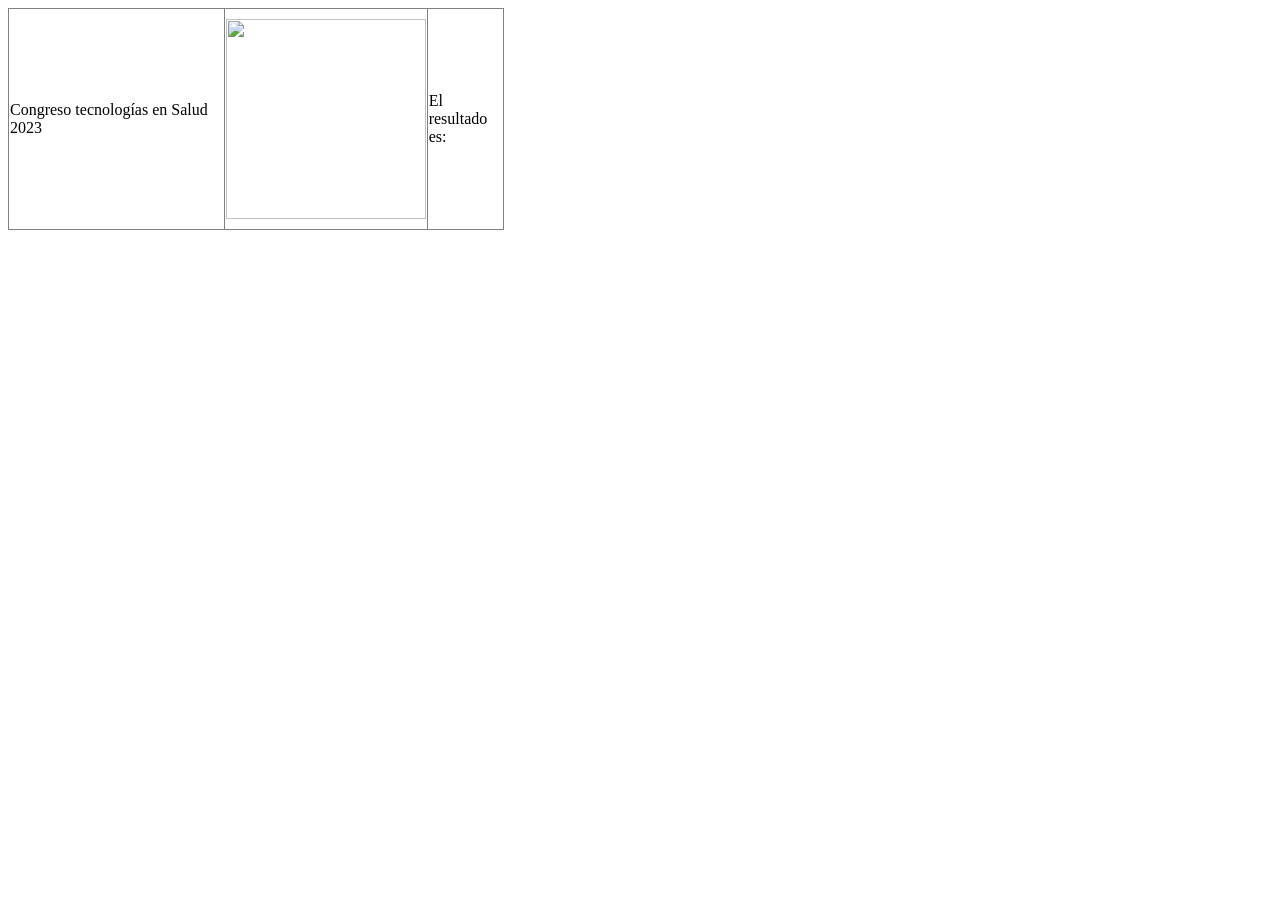
==== index.html @ 52c3224b "Update index.html" ====
<script>

  function getUrl(){
     //Se obtiene el valor de la URL desde el navegador
     var actual = window.location+'';
     //Se realiza la división de la URL
     var split = actual.split("/");
     //Se obtiene el ultimo valor de la URL
     var id = split[split.length-1];
     console.log(id);
}

// Esta es la url que pones de ejemplo:
var mi_url = "?corte=8";

// En este arreglo guardaremos la URL "separada por la barra diagonal":
var arreglo_datos = mi_url.split('?');

// En una variable separada almacenamos el valor que se encuentra al final de la URL.
var valor_a_obtener = arreglo_datos[arreglo_datos.length - 1];

// Imprimimos el valor obtenido "tanto en el control de tipo (span) como en la consola.
document.getElementById('spn_resultado').innerHTML = valor_a_obtener;
console.log(valor_a_obtener);
  
</script>

<!DOCTYPE html>
<html>
<head>
</head>
<body>
<table style="border-collapse: collapse; width: 39.2034%; height: 222px;" border="1">
<tbody>
<tr>
<td style="width: 43.6171%;">Congreso tecnolog&iacute;as en Salud 2023</td>
<td style="width: 12.0433%;"><img src="https://chart.googleapis.com/chart?chs=200x200&amp;cht=qr&amp;chl=204020472" alt="" width="200" height="200" /></td>
<td> El resultado es: <span id="spn_resultado" /> </td>
</tr>
</tbody>
</table>
</body>
</html>
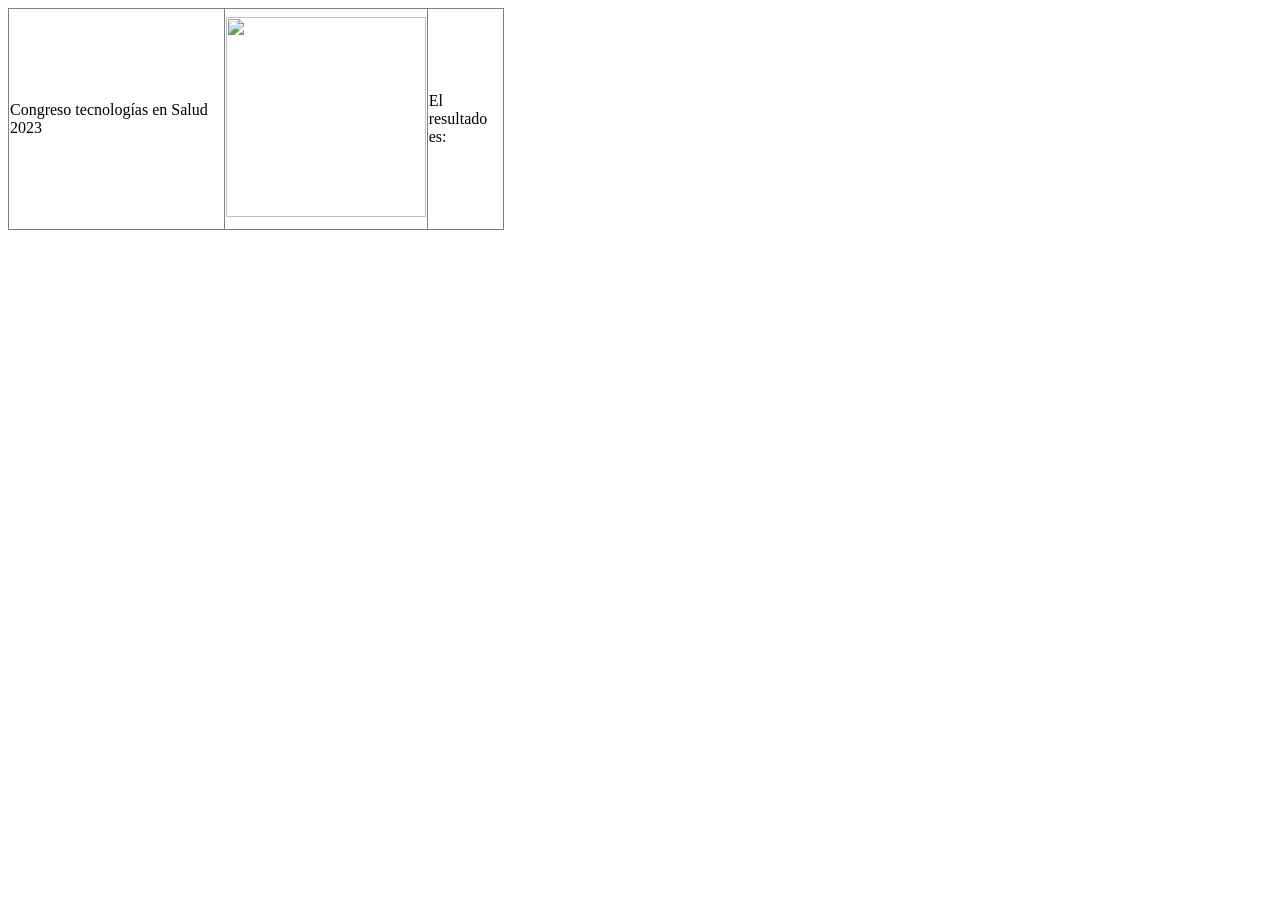
==== commit 844274f3: "Update index.html" ====
--- a/index.html
+++ b/index.html
@@ -1,4 +1,10 @@
-<script>
+
+
+<!DOCTYPE html>
+<html>
+<head>
+</head>
+  <script>
 
   function getUrl(){
      //Se obtiene el valor de la URL desde el navegador
@@ -24,11 +30,6 @@
 console.log(valor_a_obtener);
   
 </script>
-
-<!DOCTYPE html>
-<html>
-<head>
-</head>
 <body>
 <table style="border-collapse: collapse; width: 39.2034%; height: 222px;" border="1">
 <tbody>
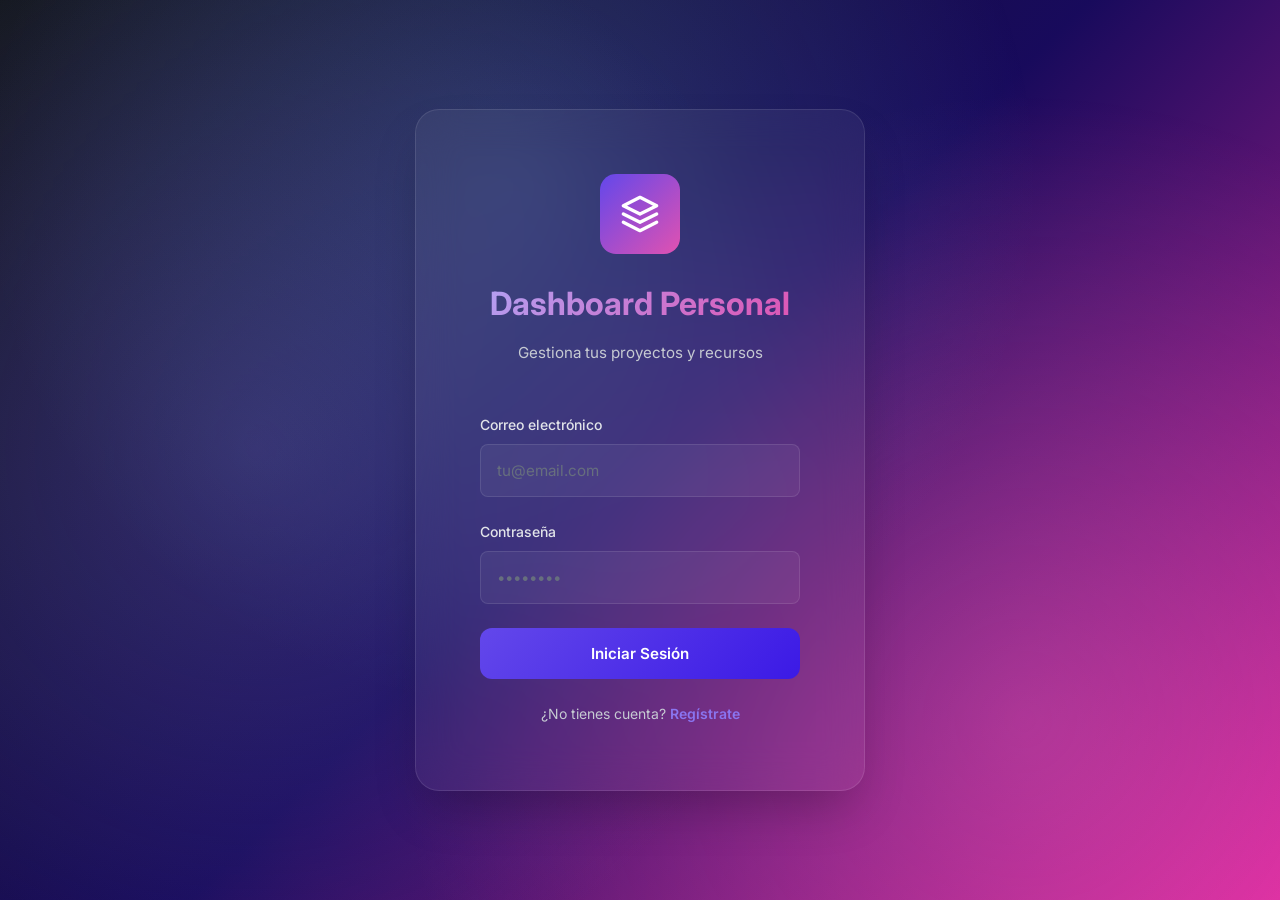
==== commit c49f2991: "nuevo dashboard" ====
--- a/index.html
+++ b/index.html
@@ -1,44 +1,159 @@
+<!DOCTYPE html>
+<html lang="es">
 
+<head>
+  <meta charset="UTF-8">
+  <meta name="viewport" content="width=device-width, initial-scale=1.0">
+  <title>Dashboard Personal - Gestión Inteligente</title>
+  <meta name="description"
+    content="Dashboard personal con Firebase para gestionar proyectos de GitHub y recursos importantes">
 
-<!DOCTYPE html>
-<html>
-<head>
+  <!-- Google Fonts -->
+  <link rel="preconnect" href="https://fonts.googleapis.com">
+  <link rel="preconnect" href="https://fonts.gstatic.com" crossorigin>
+  <link href="https://fonts.googleapis.com/css2?family=Inter:wght@300;400;500;600;700&display=swap" rel="stylesheet">
+
+  <!-- Styles -->
+  <link rel="stylesheet" href="styles.css">
 </head>
-  <script>
 
-  function getUrl(){
-     //Se obtiene el valor de la URL desde el navegador
-     var actual = window.location+'';
-     //Se realiza la división de la URL
-     var split = actual.split("/");
-     //Se obtiene el ultimo valor de la URL
-     var id = split[split.length-1];
-     console.log(id);
-}
+<body>
+  <!-- Login Screen -->
+  <div id="loginScreen" class="screen active">
+    <div class="login-container">
+      <div class="login-card">
+        <div class="login-header">
+          <div class="logo-container">
+            <svg class="logo-icon" viewBox="0 0 24 24" fill="none" xmlns="http://www.w3.org/2000/svg">
+              <path d="M12 2L2 7L12 12L22 7L12 2Z" stroke="currentColor" stroke-width="2" stroke-linecap="round"
+                stroke-linejoin="round" />
+              <path d="M2 17L12 22L22 17" stroke="currentColor" stroke-width="2" stroke-linecap="round"
+                stroke-linejoin="round" />
+              <path d="M2 12L12 17L22 12" stroke="currentColor" stroke-width="2" stroke-linecap="round"
+                stroke-linejoin="round" />
+            </svg>
+          </div>
+          <h1>Dashboard Personal</h1>
+          <p>Gestiona tus proyectos y recursos</p>
+        </div>
 
-// Esta es la url que pones de ejemplo:
-var mi_url = "?corte=8";
+        <div class="login-methods">
+          <form id="emailLoginForm" class="email-form">
+            <div class="form-group">
+              <label for="email">Correo electrónico</label>
+              <input type="email" id="email" required placeholder="tu@email.com">
+            </div>
+            <div class="form-group">
+              <label for="password">Contraseña</label>
+              <input type="password" id="password" required placeholder="••••••••">
+            </div>
+            <button type="submit" class="btn btn-primary">Iniciar Sesión</button>
+          </form>
 
-// En este arreglo guardaremos la URL "separada por la barra diagonal":
-var arreglo_datos = mi_url.split('?');
+          <p class="toggle-auth">
+            ¿No tienes cuenta? <a href="#" id="toggleSignup">Regístrate</a>
+          </p>
+        </div>
 
-// En una variable separada almacenamos el valor que se encuentra al final de la URL.
-var valor_a_obtener = arreglo_datos[arreglo_datos.length - 1];
+        <div id="authError" class="error-message hidden"></div>
+      </div>
+    </div>
+  </div>
 
-// Imprimimos el valor obtenido "tanto en el control de tipo (span) como en la consola.
-document.getElementById('spn_resultado').innerHTML = valor_a_obtener;
-console.log(valor_a_obtener);
-  
-</script>
-<body>
-<table style="border-collapse: collapse; width: 39.2034%; height: 222px;" border="1">
-<tbody>
-<tr>
-<td style="width: 43.6171%;">Congreso tecnolog&iacute;as en Salud 2023</td>
-<td style="width: 12.0433%;"><img src="https://chart.googleapis.com/chart?chs=200x200&amp;cht=qr&amp;chl=204020472" alt="" width="200" height="200" /></td>
-<td> El resultado es: <span id="spn_resultado" /> </td>
-</tr>
-</tbody>
-</table>
+  <!-- Dashboard Screen -->
+  <div id="dashboardScreen" class="screen">
+    <nav class="navbar">
+      <div class="navbar-content">
+        <div class="navbar-brand">
+          <svg class="logo-icon" viewBox="0 0 24 24" fill="none" xmlns="http://www.w3.org/2000/svg">
+            <path d="M12 2L2 7L12 12L22 7L12 2Z" stroke="currentColor" stroke-width="2" stroke-linecap="round"
+              stroke-linejoin="round" />
+            <path d="M2 17L12 22L22 17" stroke="currentColor" stroke-width="2" stroke-linecap="round"
+              stroke-linejoin="round" />
+            <path d="M2 12L12 17L22 12" stroke="currentColor" stroke-width="2" stroke-linecap="round"
+              stroke-linejoin="round" />
+          </svg>
+          <span>Dashboard</span>
+        </div>
+        <div class="navbar-actions">
+          <div class="user-info">
+            <img id="userAvatar" src="" alt="Avatar" class="user-avatar">
+            <span id="userName"></span>
+          </div>
+          <button id="logoutBtn" class="btn btn-secondary">Cerrar Sesión</button>
+        </div>
+      </div>
+    </nav>
+
+    <main class="dashboard-main">
+      <div class="dashboard-container">
+        <header class="dashboard-header">
+          <h1>Bienvenido de vuelta</h1>
+          <p>Gestiona tus proyectos y recursos desde un solo lugar</p>
+        </header>
+
+        <div class="cards-grid">
+          <!-- GitHub Projects Card -->
+          <div class="card github-card">
+            <div class="card-header">
+              <div class="card-icon">
+                <svg viewBox="0 0 24 24" fill="currentColor">
+                  <path
+                    d="M12 0c-6.626 0-12 5.373-12 12 0 5.302 3.438 9.8 8.207 11.387.599.111.793-.261.793-.577v-2.234c-3.338.726-4.033-1.416-4.033-1.416-.546-1.387-1.333-1.756-1.333-1.756-1.089-.745.083-.729.083-.729 1.205.084 1.839 1.237 1.839 1.237 1.07 1.834 2.807 1.304 3.492.997.107-.775.418-1.305.762-1.604-2.665-.305-5.467-1.334-5.467-5.931 0-1.311.469-2.381 1.236-3.221-.124-.303-.535-1.524.117-3.176 0 0 1.008-.322 3.301 1.23.957-.266 1.983-.399 3.003-.404 1.02.005 2.047.138 3.006.404 2.291-1.552 3.297-1.23 3.297-1.23.653 1.653.242 2.874.118 3.176.77.84 1.235 1.911 1.235 3.221 0 4.609-2.807 5.624-5.479 5.921.43.372.823 1.102.823 2.222v3.293c0 .319.192.694.801.576 4.765-1.589 8.199-6.086 8.199-11.386 0-6.627-5.373-12-12-12z" />
+                </svg>
+              </div>
+              <div>
+                <h2>Proyectos GitHub</h2>
+                <p>Acceso rápido a tus repositorios</p>
+              </div>
+            </div>
+
+            <div class="github-config">
+              <div class="form-group">
+                <label for="githubToken">GitHub Personal Access Token</label>
+                <div class="input-with-button">
+                  <input type="password" id="githubToken" placeholder="ghp_xxxxxxxxxxxx">
+                  <button id="saveTokenBtn" class="btn btn-small">Guardar</button>
+                </div>
+                <small>Necesitas un token con permisos 'repo' para ver repositorios privados</small>
+              </div>
+
+              <div class="form-group">
+                <label for="githubUsername">Usuario de GitHub</label>
+                <div class="input-with-button">
+                  <input type="text" id="githubUsername" placeholder="tu-usuario">
+                  <button id="loadReposBtn" class="btn btn-small">Cargar</button>
+                </div>
+              </div>
+            </div>
+
+            <div id="reposLoading" class="loading-state hidden">
+              <div class="spinner"></div>
+              <p>Cargando repositorios...</p>
+            </div>
+
+            <div id="reposContainer" class="repos-container"></div>
+          </div>
+
+          <!-- Placeholder for future cards -->
+          <div class="card placeholder-card">
+            <div class="card-icon">
+              <svg viewBox="0 0 24 24" fill="none" stroke="currentColor" stroke-width="2">
+                <circle cx="12" cy="12" r="10" />
+                <line x1="12" y1="8" x2="12" y2="16" />
+                <line x1="8" y1="12" x2="16" y2="12" />
+              </svg>
+            </div>
+            <h3>Próximamente</h3>
+            <p>Más funcionalidades en desarrollo</p>
+          </div>
+        </div>
+      </div>
+    </main>
+  </div>
+
+  <!-- Firebase SDK -->
+  <script type="module" src="app.js"></script>
 </body>
-</html>
+
+</html>
--- a/styles.css
+++ b/styles.css
@@ -0,0 +1,716 @@
+:root {
+    /* Color Palette */
+    --primary-hue: 250;
+    --primary-sat: 80%;
+    --primary-light: 60%;
+    
+    --primary-50: hsl(var(--primary-hue), var(--primary-sat), 95%);
+    --primary-100: hsl(var(--primary-hue), var(--primary-sat), 90%);
+    --primary-200: hsl(var(--primary-hue), var(--primary-sat), 80%);
+    --primary-300: hsl(var(--primary-hue), var(--primary-sat), 70%);
+    --primary-400: hsl(var(--primary-hue), var(--primary-sat), 65%);
+    --primary-500: hsl(var(--primary-hue), var(--primary-sat), var(--primary-light));
+    --primary-600: hsl(var(--primary-hue), var(--primary-sat), 50%);
+    --primary-700: hsl(var(--primary-hue), var(--primary-sat), 40%);
+    --primary-800: hsl(var(--primary-hue), var(--primary-sat), 30%);
+    --primary-900: hsl(var(--primary-hue), var(--primary-sat), 20%);
+    
+    --accent-hue: 320;
+    --accent-500: hsl(var(--accent-hue), 70%, 60%);
+    --accent-600: hsl(var(--accent-hue), 70%, 50%);
+    
+    /* Neutrals */
+    --gray-50: hsl(220, 20%, 98%);
+    --gray-100: hsl(220, 15%, 95%);
+    --gray-200: hsl(220, 13%, 90%);
+    --gray-300: hsl(220, 12%, 80%);
+    --gray-400: hsl(220, 10%, 60%);
+    --gray-500: hsl(220, 10%, 45%);
+    --gray-600: hsl(220, 12%, 35%);
+    --gray-700: hsl(220, 15%, 25%);
+    --gray-800: hsl(220, 18%, 15%);
+    --gray-900: hsl(220, 20%, 10%);
+    
+    /* Semantic Colors */
+    --success: hsl(140, 70%, 50%);
+    --warning: hsl(40, 90%, 55%);
+    --error: hsl(0, 70%, 55%);
+    --info: hsl(200, 80%, 55%);
+    
+    /* Spacing */
+    --space-xs: 0.5rem;
+    --space-sm: 0.75rem;
+    --space-md: 1rem;
+    --space-lg: 1.5rem;
+    --space-xl: 2rem;
+    --space-2xl: 3rem;
+    --space-3xl: 4rem;
+    
+    /* Border Radius */
+    --radius-sm: 0.375rem;
+    --radius-md: 0.5rem;
+    --radius-lg: 0.75rem;
+    --radius-xl: 1rem;
+    --radius-2xl: 1.5rem;
+    --radius-full: 9999px;
+    
+    /* Shadows */
+    --shadow-sm: 0 1px 2px 0 rgba(0, 0, 0, 0.05);
+    --shadow-md: 0 4px 6px -1px rgba(0, 0, 0, 0.1), 0 2px 4px -1px rgba(0, 0, 0, 0.06);
+    --shadow-lg: 0 10px 15px -3px rgba(0, 0, 0, 0.1), 0 4px 6px -2px rgba(0, 0, 0, 0.05);
+    --shadow-xl: 0 20px 25px -5px rgba(0, 0, 0, 0.1), 0 10px 10px -5px rgba(0, 0, 0, 0.04);
+    --shadow-2xl: 0 25px 50px -12px rgba(0, 0, 0, 0.25);
+    
+    /* Transitions */
+    --transition-fast: 150ms cubic-bezier(0.4, 0, 0.2, 1);
+    --transition-base: 250ms cubic-bezier(0.4, 0, 0.2, 1);
+    --transition-slow: 350ms cubic-bezier(0.4, 0, 0.2, 1);
+}
+
+/* Reset & Base Styles */
+* {
+    margin: 0;
+    padding: 0;
+    box-sizing: border-box;
+}
+
+body {
+    font-family: 'Inter', -apple-system, BlinkMacSystemFont, 'Segoe UI', Roboto, Oxygen, Ubuntu, Cantarell, sans-serif;
+    background: linear-gradient(135deg, var(--gray-900) 0%, var(--primary-900) 50%, var(--accent-600) 100%);
+    background-attachment: fixed;
+    color: var(--gray-100);
+    line-height: 1.6;
+    min-height: 100vh;
+    overflow-x: hidden;
+}
+
+/* Animated Background */
+body::before {
+    content: '';
+    position: fixed;
+    top: 0;
+    left: 0;
+    width: 100%;
+    height: 100%;
+    background: 
+        radial-gradient(circle at 20% 50%, rgba(120, 119, 198, 0.3) 0%, transparent 50%),
+        radial-gradient(circle at 80% 80%, rgba(255, 119, 198, 0.3) 0%, transparent 50%),
+        radial-gradient(circle at 40% 20%, rgba(119, 198, 255, 0.2) 0%, transparent 50%);
+    animation: backgroundShift 20s ease-in-out infinite;
+    pointer-events: none;
+    z-index: 0;
+}
+
+@keyframes backgroundShift {
+    0%, 100% { opacity: 0.5; transform: scale(1); }
+    50% { opacity: 0.8; transform: scale(1.1); }
+}
+
+/* Screen Management */
+.screen {
+    display: none;
+    position: relative;
+    z-index: 1;
+}
+
+.screen.active {
+    display: block;
+    animation: fadeIn var(--transition-slow);
+}
+
+@keyframes fadeIn {
+    from { opacity: 0; transform: translateY(10px); }
+    to { opacity: 1; transform: translateY(0); }
+}
+
+/* Login Screen */
+.login-container {
+    min-height: 100vh;
+    display: flex;
+    align-items: center;
+    justify-content: center;
+    padding: var(--space-lg);
+}
+
+.login-card {
+    background: rgba(255, 255, 255, 0.05);
+    backdrop-filter: blur(20px);
+    border: 1px solid rgba(255, 255, 255, 0.1);
+    border-radius: var(--radius-2xl);
+    padding: var(--space-3xl);
+    width: 100%;
+    max-width: 450px;
+    box-shadow: var(--shadow-2xl);
+    animation: slideUp var(--transition-slow);
+}
+
+@keyframes slideUp {
+    from { opacity: 0; transform: translateY(30px); }
+    to { opacity: 1; transform: translateY(0); }
+}
+
+.login-header {
+    text-align: center;
+    margin-bottom: var(--space-2xl);
+}
+
+.logo-container {
+    display: inline-flex;
+    align-items: center;
+    justify-content: center;
+    width: 80px;
+    height: 80px;
+    background: linear-gradient(135deg, var(--primary-500), var(--accent-500));
+    border-radius: var(--radius-xl);
+    margin-bottom: var(--space-lg);
+    animation: pulse 2s ease-in-out infinite;
+}
+
+@keyframes pulse {
+    0%, 100% { transform: scale(1); }
+    50% { transform: scale(1.05); }
+}
+
+.logo-icon {
+    width: 40px;
+    height: 40px;
+    color: white;
+}
+
+.login-header h1 {
+    font-size: 2rem;
+    font-weight: 700;
+    margin-bottom: var(--space-sm);
+    background: linear-gradient(135deg, var(--primary-200), var(--accent-500));
+    -webkit-background-clip: text;
+    -webkit-text-fill-color: transparent;
+    background-clip: text;
+}
+
+.login-header p {
+    color: var(--gray-300);
+    font-size: 0.95rem;
+}
+
+/* Buttons */
+.btn {
+    display: flex;
+    align-items: center;
+    justify-content: center;
+    gap: var(--space-sm);
+    padding: var(--space-md) var(--space-xl);
+    border: none;
+    border-radius: var(--radius-lg);
+    font-size: 0.95rem;
+    font-weight: 600;
+    cursor: pointer;
+    transition: all var(--transition-base);
+    font-family: inherit;
+    width: 100%;
+}
+
+.btn:hover {
+    transform: translateY(-2px);
+    box-shadow: var(--shadow-lg);
+}
+
+.btn:active {
+    transform: translateY(0);
+}
+
+.btn-google {
+    background: white;
+    color: var(--gray-700);
+    margin-bottom: var(--space-lg);
+}
+
+.btn-google:hover {
+    background: var(--gray-50);
+}
+
+.btn-primary {
+    background: linear-gradient(135deg, var(--primary-500), var(--primary-600));
+    color: white;
+    position: relative;
+    overflow: hidden;
+}
+
+.btn-primary::before {
+    content: '';
+    position: absolute;
+    top: 0;
+    left: -100%;
+    width: 100%;
+    height: 100%;
+    background: linear-gradient(90deg, transparent, rgba(255, 255, 255, 0.2), transparent);
+    transition: left var(--transition-slow);
+}
+
+.btn-primary:hover::before {
+    left: 100%;
+}
+
+.btn-secondary {
+    background: rgba(255, 255, 255, 0.1);
+    color: white;
+    border: 1px solid rgba(255, 255, 255, 0.2);
+}
+
+.btn-secondary:hover {
+    background: rgba(255, 255, 255, 0.15);
+}
+
+.btn-small {
+    padding: var(--space-sm) var(--space-md);
+    font-size: 0.875rem;
+    width: auto;
+}
+
+/* Divider */
+.divider {
+    display: flex;
+    align-items: center;
+    text-align: center;
+    margin: var(--space-xl) 0;
+    color: var(--gray-400);
+}
+
+.divider::before,
+.divider::after {
+    content: '';
+    flex: 1;
+    border-bottom: 1px solid rgba(255, 255, 255, 0.1);
+}
+
+.divider span {
+    padding: 0 var(--space-md);
+    font-size: 0.875rem;
+}
+
+/* Forms */
+.email-form {
+    display: flex;
+    flex-direction: column;
+    gap: var(--space-lg);
+}
+
+.form-group {
+    display: flex;
+    flex-direction: column;
+    gap: var(--space-xs);
+}
+
+.form-group label {
+    font-size: 0.875rem;
+    font-weight: 500;
+    color: var(--gray-200);
+}
+
+.form-group input {
+    padding: var(--space-md);
+    background: rgba(255, 255, 255, 0.05);
+    border: 1px solid rgba(255, 255, 255, 0.1);
+    border-radius: var(--radius-md);
+    color: white;
+    font-size: 0.95rem;
+    font-family: inherit;
+    transition: all var(--transition-base);
+}
+
+.form-group input:focus {
+    outline: none;
+    border-color: var(--primary-400);
+    background: rgba(255, 255, 255, 0.08);
+    box-shadow: 0 0 0 3px rgba(120, 119, 198, 0.1);
+}
+
+.form-group input::placeholder {
+    color: var(--gray-500);
+}
+
+.form-group small {
+    font-size: 0.75rem;
+    color: var(--gray-400);
+}
+
+.input-with-button {
+    display: flex;
+    gap: var(--space-sm);
+}
+
+.input-with-button input {
+    flex: 1;
+}
+
+.toggle-auth {
+    text-align: center;
+    margin-top: var(--space-lg);
+    font-size: 0.875rem;
+    color: var(--gray-300);
+}
+
+.toggle-auth a {
+    color: var(--primary-300);
+    text-decoration: none;
+    font-weight: 600;
+    transition: color var(--transition-fast);
+}
+
+.toggle-auth a:hover {
+    color: var(--primary-200);
+}
+
+/* Error Messages */
+.error-message {
+    padding: var(--space-md);
+    background: rgba(239, 68, 68, 0.1);
+    border: 1px solid rgba(239, 68, 68, 0.3);
+    border-radius: var(--radius-md);
+    color: #fca5a5;
+    font-size: 0.875rem;
+    margin-top: var(--space-lg);
+}
+
+.error-message.hidden {
+    display: none;
+}
+
+/* Navbar */
+.navbar {
+    background: rgba(255, 255, 255, 0.05);
+    backdrop-filter: blur(20px);
+    border-bottom: 1px solid rgba(255, 255, 255, 0.1);
+    padding: var(--space-lg) 0;
+    position: sticky;
+    top: 0;
+    z-index: 100;
+}
+
+.navbar-content {
+    max-width: 1400px;
+    margin: 0 auto;
+    padding: 0 var(--space-xl);
+    display: flex;
+    align-items: center;
+    justify-content: space-between;
+}
+
+.navbar-brand {
+    display: flex;
+    align-items: center;
+    gap: var(--space-md);
+    font-size: 1.25rem;
+    font-weight: 700;
+}
+
+.navbar-brand .logo-icon {
+    width: 32px;
+    height: 32px;
+    color: var(--primary-300);
+}
+
+.navbar-actions {
+    display: flex;
+    align-items: center;
+    gap: var(--space-lg);
+}
+
+.user-info {
+    display: flex;
+    align-items: center;
+    gap: var(--space-md);
+}
+
+.user-avatar {
+    width: 40px;
+    height: 40px;
+    border-radius: var(--radius-full);
+    border: 2px solid var(--primary-400);
+}
+
+/* Dashboard Main */
+.dashboard-main {
+    padding: var(--space-3xl) var(--space-xl);
+}
+
+.dashboard-container {
+    max-width: 1400px;
+    margin: 0 auto;
+}
+
+.dashboard-header {
+    margin-bottom: var(--space-3xl);
+}
+
+.dashboard-header h1 {
+    font-size: 2.5rem;
+    font-weight: 700;
+    margin-bottom: var(--space-sm);
+    background: linear-gradient(135deg, var(--primary-200), var(--accent-500));
+    -webkit-background-clip: text;
+    -webkit-text-fill-color: transparent;
+    background-clip: text;
+}
+
+.dashboard-header p {
+    color: var(--gray-300);
+    font-size: 1.1rem;
+}
+
+/* Cards Grid */
+.cards-grid {
+    display: grid;
+    grid-template-columns: repeat(auto-fit, minmax(500px, 1fr));
+    gap: var(--space-xl);
+}
+
+@media (max-width: 768px) {
+    .cards-grid {
+        grid-template-columns: 1fr;
+    }
+}
+
+/* Card */
+.card {
+    background: rgba(255, 255, 255, 0.05);
+    backdrop-filter: blur(20px);
+    border: 1px solid rgba(255, 255, 255, 0.1);
+    border-radius: var(--radius-xl);
+    padding: var(--space-2xl);
+    transition: all var(--transition-base);
+    animation: slideUp var(--transition-slow);
+    animation-fill-mode: both;
+}
+
+.card:nth-child(1) { animation-delay: 0ms; }
+.card:nth-child(2) { animation-delay: 100ms; }
+.card:nth-child(3) { animation-delay: 200ms; }
+
+.card:hover {
+    transform: translateY(-4px);
+    box-shadow: var(--shadow-2xl);
+    border-color: rgba(255, 255, 255, 0.2);
+}
+
+.card-header {
+    display: flex;
+    align-items: flex-start;
+    gap: var(--space-lg);
+    margin-bottom: var(--space-xl);
+}
+
+.card-icon {
+    width: 56px;
+    height: 56px;
+    background: linear-gradient(135deg, var(--primary-500), var(--accent-500));
+    border-radius: var(--radius-lg);
+    display: flex;
+    align-items: center;
+    justify-content: center;
+    flex-shrink: 0;
+}
+
+.card-icon svg {
+    width: 28px;
+    height: 28px;
+    color: white;
+}
+
+.card-header h2 {
+    font-size: 1.5rem;
+    font-weight: 700;
+    margin-bottom: var(--space-xs);
+}
+
+.card-header p {
+    color: var(--gray-400);
+    font-size: 0.9rem;
+}
+
+/* GitHub Config */
+.github-config {
+    display: flex;
+    flex-direction: column;
+    gap: var(--space-lg);
+    margin-bottom: var(--space-xl);
+}
+
+/* Repos Container */
+.repos-container {
+    display: flex;
+    flex-direction: column;
+    gap: var(--space-md);
+    max-height: 600px;
+    overflow-y: auto;
+    padding-right: var(--space-sm);
+}
+
+.repos-container::-webkit-scrollbar {
+    width: 8px;
+}
+
+.repos-container::-webkit-scrollbar-track {
+    background: rgba(255, 255, 255, 0.05);
+    border-radius: var(--radius-full);
+}
+
+.repos-container::-webkit-scrollbar-thumb {
+    background: rgba(255, 255, 255, 0.2);
+    border-radius: var(--radius-full);
+}
+
+.repos-container::-webkit-scrollbar-thumb:hover {
+    background: rgba(255, 255, 255, 0.3);
+}
+
+.repo-item {
+    background: rgba(255, 255, 255, 0.03);
+    border: 1px solid rgba(255, 255, 255, 0.1);
+    border-radius: var(--radius-md);
+    padding: var(--space-lg);
+    transition: all var(--transition-base);
+    cursor: pointer;
+}
+
+.repo-item:hover {
+    background: rgba(255, 255, 255, 0.08);
+    border-color: var(--primary-400);
+    transform: translateX(4px);
+}
+
+.repo-header {
+    display: flex;
+    align-items: center;
+    justify-content: space-between;
+    margin-bottom: var(--space-sm);
+}
+
+.repo-name {
+    font-weight: 600;
+    font-size: 1.05rem;
+    color: var(--primary-200);
+    display: flex;
+    align-items: center;
+    gap: var(--space-sm);
+}
+
+.repo-visibility {
+    display: inline-flex;
+    align-items: center;
+    gap: var(--space-xs);
+    padding: 0.25rem var(--space-sm);
+    background: rgba(255, 255, 255, 0.1);
+    border-radius: var(--radius-sm);
+    font-size: 0.75rem;
+    font-weight: 500;
+}
+
+.repo-visibility.private {
+    background: rgba(239, 68, 68, 0.2);
+    color: #fca5a5;
+}
+
+.repo-visibility.public {
+    background: rgba(34, 197, 94, 0.2);
+    color: #86efac;
+}
+
+.repo-description {
+    color: var(--gray-300);
+    font-size: 0.9rem;
+    margin-bottom: var(--space-md);
+}
+
+.repo-stats {
+    display: flex;
+    gap: var(--space-lg);
+    font-size: 0.85rem;
+    color: var(--gray-400);
+}
+
+.repo-stat {
+    display: flex;
+    align-items: center;
+    gap: var(--space-xs);
+}
+
+.repo-stat svg {
+    width: 16px;
+    height: 16px;
+}
+
+/* Loading State */
+.loading-state {
+    display: flex;
+    flex-direction: column;
+    align-items: center;
+    justify-content: center;
+    padding: var(--space-3xl);
+    gap: var(--space-lg);
+}
+
+.loading-state.hidden {
+    display: none;
+}
+
+.spinner {
+    width: 40px;
+    height: 40px;
+    border: 3px solid rgba(255, 255, 255, 0.1);
+    border-top-color: var(--primary-400);
+    border-radius: var(--radius-full);
+    animation: spin 0.8s linear infinite;
+}
+
+@keyframes spin {
+    to { transform: rotate(360deg); }
+}
+
+/* Placeholder Card */
+.placeholder-card {
+    display: flex;
+    flex-direction: column;
+    align-items: center;
+    justify-content: center;
+    text-align: center;
+    min-height: 300px;
+    opacity: 0.6;
+}
+
+.placeholder-card .card-icon {
+    margin-bottom: var(--space-lg);
+}
+
+.placeholder-card h3 {
+    font-size: 1.25rem;
+    margin-bottom: var(--space-sm);
+}
+
+.placeholder-card p {
+    color: var(--gray-400);
+}
+
+/* Responsive Design */
+@media (max-width: 768px) {
+    .navbar-content {
+        flex-direction: column;
+        gap: var(--space-lg);
+    }
+    
+    .navbar-actions {
+        width: 100%;
+        justify-content: space-between;
+    }
+    
+    .dashboard-header h1 {
+        font-size: 2rem;
+    }
+    
+    .login-card {
+        padding: var(--space-xl);
+    }
+    
+    .cards-grid {
+        grid-template-columns: 1fr;
+    }
+}
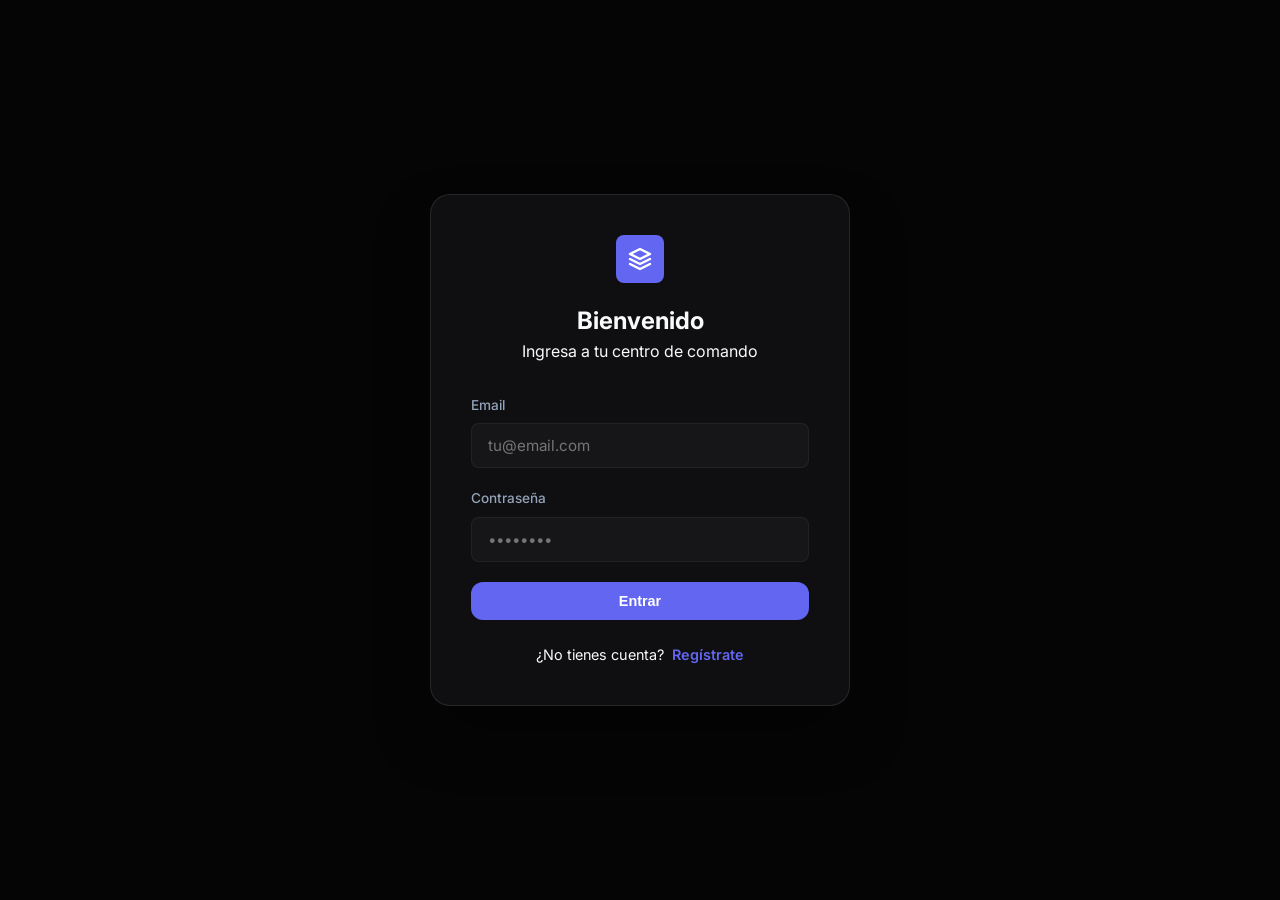
==== commit 8f5d9753: "Nuevo estilo" ====
--- a/index.html
+++ b/index.html
@@ -1,159 +1,325 @@
 <!DOCTYPE html>
 <html lang="es">
-
 <head>
-  <meta charset="UTF-8">
-  <meta name="viewport" content="width=device-width, initial-scale=1.0">
-  <title>Dashboard Personal - Gestión Inteligente</title>
-  <meta name="description"
-    content="Dashboard personal con Firebase para gestionar proyectos de GitHub y recursos importantes">
-
-  <!-- Google Fonts -->
-  <link rel="preconnect" href="https://fonts.googleapis.com">
-  <link rel="preconnect" href="https://fonts.gstatic.com" crossorigin>
-  <link href="https://fonts.googleapis.com/css2?family=Inter:wght@300;400;500;600;700&display=swap" rel="stylesheet">
-
-  <!-- Styles -->
-  <link rel="stylesheet" href="styles.css">
+    <meta charset="UTF-8">
+    <meta name="viewport" content="width=device-width, initial-scale=1.0">
+    <title>FastReds | System Hub</title>
+    
+    <!-- Google Fonts -->
+    <link rel="preconnect" href="https://fonts.googleapis.com">
+    <link rel="preconnect" href="https://fonts.gstatic.com" crossorigin>
+    <link href="https://fonts.googleapis.com/css2?family=Inter:wght@400;500;600;700;800&family=JetBrains+Mono:wght@400;500&display=swap" rel="stylesheet">
+    
+    <link rel="stylesheet" href="styles.css">
 </head>
-
 <body>
-  <!-- Login Screen -->
-  <div id="loginScreen" class="screen active">
-    <div class="login-container">
-      <div class="login-card">
-        <div class="login-header">
-          <div class="logo-container">
-            <svg class="logo-icon" viewBox="0 0 24 24" fill="none" xmlns="http://www.w3.org/2000/svg">
-              <path d="M12 2L2 7L12 12L22 7L12 2Z" stroke="currentColor" stroke-width="2" stroke-linecap="round"
-                stroke-linejoin="round" />
-              <path d="M2 17L12 22L22 17" stroke="currentColor" stroke-width="2" stroke-linecap="round"
-                stroke-linejoin="round" />
-              <path d="M2 12L12 17L22 12" stroke="currentColor" stroke-width="2" stroke-linecap="round"
-                stroke-linejoin="round" />
-            </svg>
-          </div>
-          <h1>Dashboard Personal</h1>
-          <p>Gestiona tus proyectos y recursos</p>
-        </div>
-
-        <div class="login-methods">
-          <form id="emailLoginForm" class="email-form">
-            <div class="form-group">
-              <label for="email">Correo electrónico</label>
-              <input type="email" id="email" required placeholder="tu@email.com">
-            </div>
-            <div class="form-group">
-              <label for="password">Contraseña</label>
-              <input type="password" id="password" required placeholder="••••••••">
-            </div>
-            <button type="submit" class="btn btn-primary">Iniciar Sesión</button>
-          </form>
-
-          <p class="toggle-auth">
-            ¿No tienes cuenta? <a href="#" id="toggleSignup">Regístrate</a>
-          </p>
-        </div>
-
-        <div id="authError" class="error-message hidden"></div>
-      </div>
+
+    <!-- Background Elements -->
+    <div class="bg-vignette"></div>
+    <div class="bg-blobs">
+        <div class="blob blob-1"></div>
+        <div class="blob blob-2"></div>
+        <div class="blob blob-3"></div>
     </div>
-  </div>
-
-  <!-- Dashboard Screen -->
-  <div id="dashboardScreen" class="screen">
-    <nav class="navbar">
-      <div class="navbar-content">
-        <div class="navbar-brand">
-          <svg class="logo-icon" viewBox="0 0 24 24" fill="none" xmlns="http://www.w3.org/2000/svg">
-            <path d="M12 2L2 7L12 12L22 7L12 2Z" stroke="currentColor" stroke-width="2" stroke-linecap="round"
-              stroke-linejoin="round" />
-            <path d="M2 17L12 22L22 17" stroke="currentColor" stroke-width="2" stroke-linecap="round"
-              stroke-linejoin="round" />
-            <path d="M2 12L12 17L22 12" stroke="currentColor" stroke-width="2" stroke-linecap="round"
-              stroke-linejoin="round" />
-          </svg>
-          <span>Dashboard</span>
-        </div>
-        <div class="navbar-actions">
-          <div class="user-info">
-            <img id="userAvatar" src="" alt="Avatar" class="user-avatar">
-            <span id="userName"></span>
-          </div>
-          <button id="logoutBtn" class="btn btn-secondary">Cerrar Sesión</button>
-        </div>
-      </div>
-    </nav>
-
-    <main class="dashboard-main">
-      <div class="dashboard-container">
-        <header class="dashboard-header">
-          <h1>Bienvenido de vuelta</h1>
-          <p>Gestiona tus proyectos y recursos desde un solo lugar</p>
-        </header>
-
-        <div class="cards-grid">
-          <!-- GitHub Projects Card -->
-          <div class="card github-card">
-            <div class="card-header">
-              <div class="card-icon">
-                <svg viewBox="0 0 24 24" fill="currentColor">
-                  <path
-                    d="M12 0c-6.626 0-12 5.373-12 12 0 5.302 3.438 9.8 8.207 11.387.599.111.793-.261.793-.577v-2.234c-3.338.726-4.033-1.416-4.033-1.416-.546-1.387-1.333-1.756-1.333-1.756-1.089-.745.083-.729.083-.729 1.205.084 1.839 1.237 1.839 1.237 1.07 1.834 2.807 1.304 3.492.997.107-.775.418-1.305.762-1.604-2.665-.305-5.467-1.334-5.467-5.931 0-1.311.469-2.381 1.236-3.221-.124-.303-.535-1.524.117-3.176 0 0 1.008-.322 3.301 1.23.957-.266 1.983-.399 3.003-.404 1.02.005 2.047.138 3.006.404 2.291-1.552 3.297-1.23 3.297-1.23.653 1.653.242 2.874.118 3.176.77.84 1.235 1.911 1.235 3.221 0 4.609-2.807 5.624-5.479 5.921.43.372.823 1.102.823 2.222v3.293c0 .319.192.694.801.576 4.765-1.589 8.199-6.086 8.199-11.386 0-6.627-5.373-12-12-12z" />
-                </svg>
-              </div>
-              <div>
-                <h2>Proyectos GitHub</h2>
-                <p>Acceso rápido a tus repositorios</p>
-              </div>
-            </div>
-
-            <div class="github-config">
-              <div class="form-group">
-                <label for="githubToken">GitHub Personal Access Token</label>
-                <div class="input-with-button">
-                  <input type="password" id="githubToken" placeholder="ghp_xxxxxxxxxxxx">
-                  <button id="saveTokenBtn" class="btn btn-small">Guardar</button>
-                </div>
-                <small>Necesitas un token con permisos 'repo' para ver repositorios privados</small>
-              </div>
-
-              <div class="form-group">
-                <label for="githubUsername">Usuario de GitHub</label>
-                <div class="input-with-button">
-                  <input type="text" id="githubUsername" placeholder="tu-usuario">
-                  <button id="loadReposBtn" class="btn btn-small">Cargar</button>
-                </div>
-              </div>
-            </div>
-
-            <div id="reposLoading" class="loading-state hidden">
-              <div class="spinner"></div>
-              <p>Cargando repositorios...</p>
-            </div>
-
-            <div id="reposContainer" class="repos-container"></div>
-          </div>
-
-          <!-- Placeholder for future cards -->
-          <div class="card placeholder-card">
-            <div class="card-icon">
-              <svg viewBox="0 0 24 24" fill="none" stroke="currentColor" stroke-width="2">
-                <circle cx="12" cy="12" r="10" />
-                <line x1="12" y1="8" x2="12" y2="16" />
-                <line x1="8" y1="12" x2="16" y2="12" />
-              </svg>
-            </div>
-            <h3>Próximamente</h3>
-            <p>Más funcionalidades en desarrollo</p>
-          </div>
-        </div>
-      </div>
-    </main>
-  </div>
-
-  <!-- Firebase SDK -->
-  <script type="module" src="app.js"></script>
+
+    <!-- Auth Screen -->
+    <div id="authScreen" class="fullscreen-center">
+        <div class="auth-card">
+            <div class="auth-header">
+                <div class="sidebar-logo" style="margin: 0 auto 20px; width: 48px; height: 48px;">
+                    <svg width="24" height="24" viewBox="0 0 24 24" fill="none" stroke="currentColor" stroke-width="2.5" stroke-linecap="round" stroke-linejoin="round"><path d="M12 2L2 7L12 12L22 7L12 2Z"/><path d="M2 17L12 22L22 17"/><path d="M2 12L12 17L22 12"/></svg>
+                </div>
+                <h2 id="authTitle">Bienvenido</h2>
+                <p id="authSubtitle" class="text-dim">Ingresa a tu centro de comando</p>
+            </div>
+            
+            <form id="authForm">
+                <div class="form-group">
+                    <label>Email</label>
+                    <input type="email" id="authEmail" required placeholder="tu@email.com">
+                </div>
+                <div class="form-group">
+                    <label>Contraseña</label>
+                    <input type="password" id="authPassword" required placeholder="••••••••">
+                </div>
+                <button type="submit" class="btn btn-primary" style="width: 100%;">
+                    <span id="authBtnText">Entrar</span>
+                </button>
+            </form>
+            
+            <div style="margin-top: 24px; text-align: center; font-size: 0.9rem;">
+                <span id="authToggleText" class="text-dim">¿No tienes cuenta?</span>
+                <a href="#" id="authToggleLink" style="color: var(--primary); font-weight: 600; text-decoration: none; margin-left: 4px;">Regístrate</a>
+            </div>
+            
+            <div id="authError" class="hidden" style="margin-top: 20px; color: var(--danger); font-size: 0.85rem; text-align: center; padding: 10px; background: rgba(239, 68, 68, 0.1); border-radius: 8px;"></div>
+        </div>
+    </div>
+
+    <!-- Main App Layout -->
+    <div id="appContainer" class="app-container hidden">
+        
+        <!-- Sidebar -->
+        <aside class="sidebar">
+            <div class="sidebar-header">
+                <div class="sidebar-logo">
+                    <svg width="18" height="18" viewBox="0 0 24 24" fill="none" stroke="currentColor" stroke-width="2.5" stroke-linecap="round" stroke-linejoin="round"><path d="M12 2L2 7L12 12L22 7L12 2Z"/><path d="M2 17L12 22L22 17"/><path d="M2 12L12 17L22 12"/></svg>
+                </div>
+                <span class="sidebar-brand">HUB SYSTEM</span>
+            </div>
+            
+            <nav class="sidebar-nav">
+                <div class="nav-item active" data-view="dashboard">
+                    <svg width="20" height="20" viewBox="0 0 24 24" fill="none" stroke="currentColor" stroke-width="2" stroke-linecap="round" stroke-linejoin="round"><rect x="3" y="3" width="7" height="7"/><rect x="14" y="3" width="7" height="7"/><rect x="14" y="14" width="7" height="7"/><rect x="3" y="14" width="7" height="7"/></svg>
+                    <span>Dashboard</span>
+                </div>
+                <div class="nav-item" data-view="projects">
+                    <svg width="20" height="20" viewBox="0 0 24 24" fill="none" stroke="currentColor" stroke-width="2" stroke-linecap="round" stroke-linejoin="round"><path d="M22 19a2 2 0 0 1-2 2H4a2 2 0 0 1-2-2V5a2 2 0 0 1 2-2h5l2 3h9a2 2 0 0 1 2 2z"/></svg>
+                    <span>Proyectos</span>
+                </div>
+                <div class="nav-item" data-view="vault">
+                    <svg width="20" height="20" viewBox="0 0 24 24" fill="none" stroke="currentColor" stroke-width="2" stroke-linecap="round" stroke-linejoin="round"><rect x="3" y="11" width="18" height="11" rx="2" ry="2"/><path d="M7 11V7a5 5 0 0 1 10 0v4"/></svg>
+                    <span>Bóveda</span>
+                </div>
+                <div class="nav-item" data-view="notes">
+                    <svg width="20" height="20" viewBox="0 0 24 24" fill="none" stroke="currentColor" stroke-width="2" stroke-linecap="round" stroke-linejoin="round"><path d="M14 2H6a2 2 0 0 0-2 2v16a2 2 0 0 0 2 2h12a2 2 0 0 0 2-2V8z"/><polyline points="14 2 14 8 20 8"/><line x1="16" y1="13" x2="8" y2="13"/><line x1="16" y1="17" x2="8" y2="17"/><polyline points="10 9 9 9 8 9"/></svg>
+                    <span>Notas</span>
+                </div>
+                <a href="laboral/index.html" class="nav-item" style="text-decoration: none; margin-top: auto;">
+                    <svg width="20" height="20" viewBox="0 0 24 24" fill="none" stroke="currentColor" stroke-width="2" stroke-linecap="round" stroke-linejoin="round"><path d="M12 2v20M2 12h20"/><path d="M5 8h14M5 16h14"/></svg>
+                    <span>Calculadora</span>
+                </a>
+            </nav>
+
+            <div class="sidebar-footer">
+                <div class="user-profile">
+                    <img id="userAvatar" src="https://ui-avatars.com/api/?name=U" alt="Avatar" class="user-avatar">
+                    <div class="user-meta">
+                        <div id="userName" class="user-name">Usuario</div>
+                        <div class="user-role">Administrador</div>
+                    </div>
+                    <button id="logoutBtn" class="btn btn-icon btn-secondary" style="margin-left: auto; width: 32px; height: 32px;">
+                        <svg width="14" height="14" viewBox="0 0 24 24" fill="none" stroke="currentColor" stroke-width="2" stroke-linecap="round" stroke-linejoin="round"><path d="M9 21H5a2 2 0 0 1-2-2V5a2 2 0 0 1 2-2h4"/><polyline points="16 17 21 12 16 7"/><line x1="21" y1="12" x2="9" y2="12"/></svg>
+                    </button>
+                </div>
+                <div class="cmd-box">
+                    <span class="kbd">⌘</span>
+                    <span class="kbd">K</span>
+                    <span>Acceso rápido</span>
+                </div>
+            </div>
+        </aside>
+
+        <!-- Main Content -->
+        <main class="main-content">
+            
+            <!-- Dashboard View -->
+            <section id="dashboardView" class="view-section active">
+                <div class="view-header">
+                    <h1>Resumen General</h1>
+                    <p class="section-desc">Bienvenido de nuevo a tu entorno seguro.</p>
+                </div>
+
+                <div class="grid grid-3">
+                    <div class="card">
+                        <div class="card-header">
+                            <span class="card-title">
+                                <svg width="18" height="18" viewBox="0 0 24 24" fill="none" stroke="currentColor" stroke-width="2"><path d="M22 19a2 2 0 0 1-2 2H4a2 2 0 0 1-2-2V5a2 2 0 0 1 2-2h5l2 3h9a2 2 0 0 1 2 2z"/></svg>
+                                Proyectos
+                            </span>
+                            <span id="projCount" class="badge badge-primary">0</span>
+                        </div>
+                        <p class="text-dim" style="font-size: 0.9rem;">Repositorios de GitHub y proyectos locales gestionados.</p>
+                    </div>
+                    <div class="card">
+                        <div class="card-header">
+                            <span class="card-title">
+                                <svg width="18" height="18" viewBox="0 0 24 24" fill="none" stroke="currentColor" stroke-width="2"><rect x="3" y="11" width="18" height="11" rx="2" ry="2"/><path d="M7 11V7a5 5 0 0 1 10 0v4"/></svg>
+                                Secretos
+                            </span>
+                            <span id="vaultCount" class="badge badge-success">0</span>
+                        </div>
+                        <p class="text-dim" style="font-size: 0.9rem;">Claves de API, contraseñas y variables sensibles.</p>
+                    </div>
+                    <div class="card">
+                        <div class="card-header">
+                            <span class="card-title">
+                                <svg width="18" height="18" viewBox="0 0 24 24" fill="none" stroke="currentColor" stroke-width="2"><path d="M21 15a2 2 0 0 1-2 2H7l-4 4V5a2 2 0 0 1 2-2h14a2 2 0 0 1 2 2z"/></svg>
+                                Notas
+                            </span>
+                            <span id="notesCount" class="badge badge-primary">0</span>
+                        </div>
+                        <p class="text-dim" style="font-size: 0.9rem;">Pensamientos rápidos y documentación privada.</p>
+                    </div>
+                </div>
+
+                <div class="card" style="margin-top: 24px;">
+                    <div class="card-header">
+                        <span class="card-title">Configuración GitHub</span>
+                    </div>
+                    <div class="grid grid-2">
+                        <div class="form-group">
+                            <label>Usuario GitHub</label>
+                            <div style="display: flex; gap: 8px;">
+                                <input type="text" id="ghUsername" placeholder="ej. fastreds">
+                                <button id="loadReposBtn" class="btn btn-primary btn-icon">
+                                    <svg width="16" height="16" viewBox="0 0 24 24" fill="none" stroke="currentColor" stroke-width="2"><path d="M23 4v6h-6"/><path d="M20.49 15a9 9 0 1 1-2.12-9.36L23 10"/></svg>
+                                </button>
+                            </div>
+                        </div>
+                        <div class="form-group">
+                            <label>Personal Access Token (Opcional)</label>
+                            <input type="password" id="ghToken" placeholder="ghp_xxxxxxxxxxxx">
+                        </div>
+                    </div>
+                    <button id="saveGhConfig" class="btn btn-secondary" style="width: 100%;">Guardar configuración base</button>
+                </div>
+            </section>
+
+            <!-- Projects View -->
+            <section id="projectsView" class="view-section">
+                <div class="view-header">
+                    <div style="display: flex; justify-content: space-between; align-items: center; margin-bottom: 8px;">
+                        <h1>Proyectos</h1>
+                        <button id="openNewProjectModal" class="btn btn-primary">
+                            <svg width="16" height="16" viewBox="0 0 24 24" fill="none" stroke="currentColor" stroke-width="2"><line x1="12" y1="5" x2="12" y2="19"/><line x1="5" y1="12" x2="19" y2="12"/></svg>
+                            Nuevo Proyecto
+                        </button>
+                    </div>
+                    <p class="section-desc">Gestiona tus variables de entorno y accesos por proyecto.</p>
+                </div>
+
+                <div id="projectsLoading" class="hidden" style="text-align: center; padding: 40px;">
+                    <div class="loader" style="margin: 0 auto 12px;"></div>
+                    <p class="text-dim">Consultando repositorios...</p>
+                </div>
+
+                <div id="projectsGrid" class="grid grid-3">
+                    <!-- Projects will be injected here -->
+                </div>
+            </section>
+
+            <!-- Vault View -->
+            <section id="vaultView" class="view-section">
+                <div class="view-header">
+                    <div style="display: flex; justify-content: space-between; align-items: center; margin-bottom: 8px;">
+                        <h1>Bóveda de Secretos</h1>
+                        <button id="openNewSecretModal" class="btn btn-primary">
+                            <svg width="16" height="16" viewBox="0 0 24 24" fill="none" stroke="currentColor" stroke-width="2"><line x1="12" y1="5" x2="12" y2="19"/><line x1="5" y1="12" x2="19" y2="12"/></svg>
+                            Agregar Secreto
+                        </button>
+                    </div>
+                    <p class="section-desc">Almacenamiento seguro para claves de API y contraseñas.</p>
+                </div>
+
+                <div id="vaultGrid" class="grid grid-2">
+                    <!-- Secrets grouped by category -->
+                </div>
+            </section>
+
+            <!-- Notes View -->
+            <section id="notesView" class="view-section">
+                <div class="view-header">
+                    <div style="display: flex; justify-content: space-between; align-items: center; margin-bottom: 8px;">
+                        <h1>Notas Personales</h1>
+                        <button id="openNewNoteModal" class="btn btn-primary">
+                            <svg width="16" height="16" viewBox="0 0 24 24" fill="none" stroke="currentColor" stroke-width="2"><line x1="12" y1="5" x2="12" y2="19"/><line x1="5" y1="12" x2="19" y2="12"/></svg>
+                            Nueva Nota
+                        </button>
+                    </div>
+                    <p class="section-desc">Espacio para documentación y notas rápidas.</p>
+                </div>
+
+                <div id="notesGrid" class="grid grid-3">
+                    <!-- Notes will be injected here -->
+                </div>
+            </section>
+
+        </main>
+    </div>
+
+    <!-- Modals -->
+    <div id="modalOverlay" class="fullscreen-center hidden" style="background: rgba(0,0,0,0.8); backdrop-filter: blur(8px); z-index: 2000;">
+        <!-- New Project Modal -->
+        <div id="projectModal" class="card hidden" style="width: 100%; max-width: 500px; padding: 32px;">
+            <h2 style="margin-bottom: 24px;">Configurar Proyecto</h2>
+            <div class="form-group">
+                <label>Nombre del Proyecto</label>
+                <input type="text" id="projName" placeholder="ej. Mi App Increíble">
+            </div>
+            <div class="form-group">
+                <label>Repositorio GitHub (opcional)</label>
+                <select id="projRepoSelect">
+                    <option value="">Ninguno</option>
+                </select>
+            </div>
+            <div style="display: flex; gap: 12px; margin-top: 24px;">
+                <button class="btn btn-secondary closeModalBtn" style="flex: 1;">Cancelar</button>
+                <button id="saveProjectBtn" class="btn btn-primary" style="flex: 1;">Guardar</button>
+            </div>
+        </div>
+
+        <!-- Project Details / Env Vars Modal -->
+        <div id="envVarsModal" class="card hidden" style="width: 100%; max-width: 650px; padding: 32px;">
+            <div style="display: flex; justify-content: space-between; align-items: center; margin-bottom: 24px;">
+                <div>
+                    <h2 id="envVarsProjName">Nombre Proyecto</h2>
+                    <p class="text-dim">Variables de Entorno</p>
+                </div>
+                <button id="addEnvVarBtn" class="btn btn-primary btn-small">
+                    <svg width="14" height="14" viewBox="0 0 24 24" fill="none" stroke="currentColor" stroke-width="2"><line x1="12" y1="5" x2="12" y2="19"/><line x1="5" y1="12" x2="19" y2="12"/></svg>
+                    Nuevo
+                </button>
+            </div>
+            
+            <div id="envVarsList" class="item-list" style="margin-bottom: 24px; max-height: 400px; overflow-y: auto;">
+                <!-- List of variables -->
+            </div>
+
+            <div style="display: flex; gap: 12px;">
+                <button class="btn btn-secondary closeModalBtn" style="flex: 1;">Cerrar</button>
+            </div>
+        </div>
+
+        <!-- New Secret Modal -->
+        <div id="secretModal" class="card hidden" style="width: 100%; max-width: 450px; padding: 32px;">
+            <h2 style="margin-bottom: 24px;">Nuevo Secreto</h2>
+            <div class="form-group">
+                <label>Título / Key</label>
+                <input type="text" id="secretTitle" placeholder="ej. AWS_SECRET_KEY">
+            </div>
+            <div class="form-group">
+                <label>Contenido</label>
+                <textarea id="secretContent" rows="3" placeholder="Ingresa el valor secreto..."></textarea>
+            </div>
+            <div class="form-group">
+                <label>Categoría</label>
+                <input type="text" id="secretCategory" placeholder="ej. Producción">
+            </div>
+            <div style="display: flex; gap: 12px; margin-top: 24px;">
+                <button class="btn btn-secondary closeModalBtn" style="flex: 1;">Cancelar</button>
+                <button id="saveSecretBtn" class="btn btn-primary" style="flex: 1;">Guardar Secreto</button>
+            </div>
+        </div>
+
+        <!-- Note Modal -->
+        <div id="noteModal" class="card hidden" style="width: 100%; max-width: 600px; padding: 32px;">
+            <h2 style="margin-bottom: 24px;">Nota</h2>
+            <div class="form-group">
+                <input type="text" id="noteTitle" placeholder="Título de la nota" style="font-size: 1.25rem; font-weight: 700; border-bottom: 1px solid var(--border-dim); background: transparent;">
+            </div>
+            <div class="form-group">
+                <textarea id="noteContent" rows="10" placeholder="Escribe aquí..."></textarea>
+            </div>
+            <div style="display: flex; gap: 12px; margin-top: 24px;">
+                <button class="btn btn-secondary closeModalBtn" style="flex: 1;">Cerrar</button>
+                <button id="saveNoteBtn" class="btn btn-primary" style="flex: 1;">Guardar Nota</button>
+            </div>
+        </div>
+    </div>
+
+    <!-- Firebase SDK -->
+    <script type="module" src="app.js"></script>
+
 </body>
-
 </html>
--- a/styles.css
+++ b/styles.css
@@ -1,73 +1,44 @@
 :root {
-    /* Color Palette */
-    --primary-hue: 250;
-    --primary-sat: 80%;
-    --primary-light: 60%;
-    
-    --primary-50: hsl(var(--primary-hue), var(--primary-sat), 95%);
-    --primary-100: hsl(var(--primary-hue), var(--primary-sat), 90%);
-    --primary-200: hsl(var(--primary-hue), var(--primary-sat), 80%);
-    --primary-300: hsl(var(--primary-hue), var(--primary-sat), 70%);
-    --primary-400: hsl(var(--primary-hue), var(--primary-sat), 65%);
-    --primary-500: hsl(var(--primary-hue), var(--primary-sat), var(--primary-light));
-    --primary-600: hsl(var(--primary-hue), var(--primary-sat), 50%);
-    --primary-700: hsl(var(--primary-hue), var(--primary-sat), 40%);
-    --primary-800: hsl(var(--primary-hue), var(--primary-sat), 30%);
-    --primary-900: hsl(var(--primary-hue), var(--primary-sat), 20%);
-    
-    --accent-hue: 320;
-    --accent-500: hsl(var(--accent-hue), 70%, 60%);
-    --accent-600: hsl(var(--accent-hue), 70%, 50%);
-    
-    /* Neutrals */
-    --gray-50: hsl(220, 20%, 98%);
-    --gray-100: hsl(220, 15%, 95%);
-    --gray-200: hsl(220, 13%, 90%);
-    --gray-300: hsl(220, 12%, 80%);
-    --gray-400: hsl(220, 10%, 60%);
-    --gray-500: hsl(220, 10%, 45%);
-    --gray-600: hsl(220, 12%, 35%);
-    --gray-700: hsl(220, 15%, 25%);
-    --gray-800: hsl(220, 18%, 15%);
-    --gray-900: hsl(220, 20%, 10%);
-    
-    /* Semantic Colors */
-    --success: hsl(140, 70%, 50%);
-    --warning: hsl(40, 90%, 55%);
-    --error: hsl(0, 70%, 55%);
-    --info: hsl(200, 80%, 55%);
-    
-    /* Spacing */
-    --space-xs: 0.5rem;
-    --space-sm: 0.75rem;
-    --space-md: 1rem;
-    --space-lg: 1.5rem;
-    --space-xl: 2rem;
-    --space-2xl: 3rem;
-    --space-3xl: 4rem;
-    
-    /* Border Radius */
-    --radius-sm: 0.375rem;
-    --radius-md: 0.5rem;
-    --radius-lg: 0.75rem;
-    --radius-xl: 1rem;
-    --radius-2xl: 1.5rem;
+    /* Color Palette - Cyber / Deep Dark */
+    --bg-main: #050505;
+    --bg-surface: #0f0f12;
+    --bg-card: rgba(22, 22, 26, 0.7);
+    --bg-sidebar: #0a0a0c;
+    
+    --primary: #6366f1; /* Indigo */
+    --primary-light: #818cf8;
+    --primary-dark: #4f46e5;
+    
+    --success: #10b981; /* Emerald */
+    --warning: #f59e0b; /* Amber */
+    --danger: #ef4444; /* Red */
+    --info: #3b82f6; /* Blue */
+    
+    --text-main: #f8fafc;
+    --text-muted: #94a3b8;
+    --text-dim: #64748b;
+    
+    --border-dim: rgba(255, 255, 255, 0.05);
+    --border-light: rgba(255, 255, 255, 0.1);
+    
+    --glow-primary: rgba(99, 102, 241, 0.15);
+    
+    /* Spacing & Sizes */
+    --sidebar-width: 260px;
+    --sidebar-collapsed: 80px;
+    --nav-height: 70px;
+    
+    --radius-sm: 8px;
+    --radius-md: 12px;
+    --radius-lg: 20px;
     --radius-full: 9999px;
     
-    /* Shadows */
-    --shadow-sm: 0 1px 2px 0 rgba(0, 0, 0, 0.05);
-    --shadow-md: 0 4px 6px -1px rgba(0, 0, 0, 0.1), 0 2px 4px -1px rgba(0, 0, 0, 0.06);
-    --shadow-lg: 0 10px 15px -3px rgba(0, 0, 0, 0.1), 0 4px 6px -2px rgba(0, 0, 0, 0.05);
-    --shadow-xl: 0 20px 25px -5px rgba(0, 0, 0, 0.1), 0 10px 10px -5px rgba(0, 0, 0, 0.04);
-    --shadow-2xl: 0 25px 50px -12px rgba(0, 0, 0, 0.25);
-    
     /* Transitions */
-    --transition-fast: 150ms cubic-bezier(0.4, 0, 0.2, 1);
-    --transition-base: 250ms cubic-bezier(0.4, 0, 0.2, 1);
-    --transition-slow: 350ms cubic-bezier(0.4, 0, 0.2, 1);
-}
-
-/* Reset & Base Styles */
+    --ts: 0.2s cubic-bezier(0.4, 0, 0.2, 1);
+    --ts-slow: 0.4s cubic-bezier(0.4, 0, 0.2, 1);
+}
+
+/* Base Reset */
 * {
     margin: 0;
     padding: 0;
@@ -75,642 +46,421 @@
 }
 
 body {
-    font-family: 'Inter', -apple-system, BlinkMacSystemFont, 'Segoe UI', Roboto, Oxygen, Ubuntu, Cantarell, sans-serif;
-    background: linear-gradient(135deg, var(--gray-900) 0%, var(--primary-900) 50%, var(--accent-600) 100%);
-    background-attachment: fixed;
-    color: var(--gray-100);
-    line-height: 1.6;
+    font-family: 'Inter', system-ui, -apple-system, sans-serif;
+    background-color: var(--bg-main);
+    color: var(--text-main);
     min-height: 100vh;
     overflow-x: hidden;
-}
-
-/* Animated Background */
-body::before {
-    content: '';
+    line-height: 1.5;
+}
+
+/* Background Effects */
+.bg-vignette {
     position: fixed;
-    top: 0;
-    left: 0;
-    width: 100%;
-    height: 100%;
-    background: 
-        radial-gradient(circle at 20% 50%, rgba(120, 119, 198, 0.3) 0%, transparent 50%),
-        radial-gradient(circle at 80% 80%, rgba(255, 119, 198, 0.3) 0%, transparent 50%),
-        radial-gradient(circle at 40% 20%, rgba(119, 198, 255, 0.2) 0%, transparent 50%);
-    animation: backgroundShift 20s ease-in-out infinite;
+    inset: 0;
+    background: radial-gradient(circle at 50% 50%, transparent 0%, rgba(0,0,0,0.4) 100%);
     pointer-events: none;
-    z-index: 0;
-}
-
-@keyframes backgroundShift {
-    0%, 100% { opacity: 0.5; transform: scale(1); }
-    50% { opacity: 0.8; transform: scale(1.1); }
-}
-
-/* Screen Management */
-.screen {
+    z-index: -1;
+}
+
+.bg-blobs {
+    position: fixed;
+    inset: 0;
+    z-index: -2;
+    overflow: hidden;
+    filter: blur(80px);
+}
+
+.blob {
+    position: absolute;
+    width: 40vw;
+    height: 40vw;
+    border-radius: 50%;
+    opacity: 0.15;
+    animation: float 20s infinite alternate;
+}
+
+.blob-1 { background: var(--primary); top: -10%; left: -10%; }
+.blob-2 { background: var(--success); bottom: -10%; right: -10%; animation-delay: -5s; }
+.blob-3 { background: var(--info); top: 50%; left: 50%; transform: translate(-50%, -50%); animation-delay: -10s; }
+
+@keyframes float {
+    0% { transform: translate(0, 0) scale(1); }
+    100% { transform: translate(5%, 10%) scale(1.1); }
+}
+
+/* Layout Structure */
+.app-container {
+    display: flex;
+    min-height: 100vh;
+}
+
+/* Sidebar */
+aside.sidebar {
+    width: var(--sidebar-width);
+    background: var(--bg-sidebar);
+    border-right: 1px solid var(--border-dim);
+    display: flex;
+    flex-direction: column;
+    position: fixed;
+    height: 100vh;
+    z-index: 100;
+    transition: var(--ts);
+}
+
+.sidebar-header {
+    height: var(--nav-height);
+    display: flex;
+    align-items: center;
+    padding: 0 24px;
+    gap: 12px;
+}
+
+.sidebar-logo {
+    width: 32px;
+    height: 32px;
+    background: var(--primary);
+    border-radius: var(--radius-sm);
+    display: flex;
+    align-items: center;
+    justify-content: center;
+    color: white;
+}
+
+.sidebar-brand {
+    font-weight: 700;
+    font-size: 1.1rem;
+    letter-spacing: -0.02em;
+}
+
+.sidebar-nav {
+    flex: 1;
+    padding: 20px 12px;
+    display: flex;
+    flex-direction: column;
+    gap: 4px;
+}
+
+.nav-item {
+    display: flex;
+    align-items: center;
+    gap: 12px;
+    padding: 12px 16px;
+    color: var(--text-muted);
+    text-decoration: none;
+    border-radius: var(--radius-sm);
+    transition: var(--ts);
+    cursor: pointer;
+    font-size: 0.95rem;
+    font-weight: 500;
+}
+
+.nav-item:hover {
+    color: var(--text-main);
+    background: rgba(255, 255, 255, 0.03);
+}
+
+.nav-item.active {
+    color: var(--primary-light);
+    background: var(--glow-primary);
+    box-shadow: inset 0 0 0 1px var(--border-light);
+}
+
+.sidebar-footer {
+    padding: 20px;
+    border-top: 1px solid var(--border-dim);
+}
+
+.user-profile {
+    display: flex;
+    align-items: center;
+    gap: 12px;
+    padding: 8px;
+    border-radius: var(--radius-md);
+    transition: var(--ts);
+}
+
+.user-avatar {
+    width: 36px;
+    height: 36px;
+    border-radius: 50%;
+    object-fit: cover;
+    border: 2px solid var(--border-dim);
+}
+
+.user-meta {
+    overflow: hidden;
+}
+
+.user-name {
+    font-size: 0.9rem;
+    font-weight: 600;
+    white-space: nowrap;
+    overflow: hidden;
+    text-overflow: ellipsis;
+}
+
+.user-role {
+    font-size: 0.75rem;
+    color: var(--text-dim);
+}
+
+/* Main Content */
+main.main-content {
+    flex: 1;
+    margin-left: var(--sidebar-width);
+    padding: 40px;
+    max-width: 1400px;
+}
+
+.view-section {
     display: none;
-    position: relative;
-    z-index: 1;
-}
-
-.screen.active {
+    animation: sectionFade 0.4s ease-out;
+}
+
+.view-section.active {
     display: block;
-    animation: fadeIn var(--transition-slow);
-}
-
-@keyframes fadeIn {
+}
+
+@keyframes sectionFade {
     from { opacity: 0; transform: translateY(10px); }
     to { opacity: 1; transform: translateY(0); }
 }
 
-/* Login Screen */
-.login-container {
-    min-height: 100vh;
-    display: flex;
+/* Typography Enhancements */
+h1 { font-size: 2.25rem; font-weight: 800; letter-spacing: -0.03em; margin-bottom: 8px; }
+.section-desc { color: var(--text-muted); margin-bottom: 40px; font-size: 1.1rem; }
+
+/* Grid System */
+.grid {
+    display: grid;
+    gap: 24px;
+}
+
+.grid-3 { grid-template-columns: repeat(3, 1fr); }
+.grid-2 { grid-template-columns: repeat(2, 1fr); }
+
+@media (max-width: 1200px) {
+    .grid-3 { grid-template-columns: repeat(2, 1fr); }
+}
+
+@media (max-width: 768px) {
+    .grid-3, .grid-2 { grid-template-columns: 1fr; }
+    aside.sidebar { transform: translateX(-100%); }
+    main.main-content { margin-left: 0; padding: 20px; }
+}
+
+/* Cards */
+.card {
+    background: var(--bg-card);
+    backdrop-filter: blur(12px);
+    border: 1px solid var(--border-light);
+    border-radius: var(--radius-lg);
+    padding: 24px;
+    transition: var(--ts);
+}
+
+.card:hover {
+    border-color: var(--primary-dark);
+    box-shadow: 0 20px 40px -20px rgba(0,0,0,0.5);
+    background: rgba(22, 22, 26, 0.85);
+}
+
+.card-header {
+    display: flex;
+    justify-content: space-between;
+    align-items: center;
+    margin-bottom: 20px;
+}
+
+.card-title {
+    font-size: 1.1rem;
+    font-weight: 700;
+    display: flex;
+    align-items: center;
+    gap: 10px;
+}
+
+/* Components */
+.badge {
+    padding: 4px 10px;
+    border-radius: var(--radius-full);
+    font-size: 0.75rem;
+    font-weight: 600;
+}
+
+.badge-primary { background: var(--glow-primary); color: var(--primary-light); }
+.badge-success { background: rgba(16, 185, 129, 0.1); color: #34d399; }
+
+.btn {
+    display: inline-flex;
     align-items: center;
     justify-content: center;
-    padding: var(--space-lg);
-}
-
-.login-card {
+    gap: 8px;
+    padding: 10px 20px;
+    border-radius: var(--radius-md);
+    font-weight: 600;
+    font-size: 0.9rem;
+    cursor: pointer;
+    transition: var(--ts);
+    border: 1px solid transparent;
+}
+
+.btn-primary {
+    background: var(--primary);
+    color: white;
+}
+
+.btn-primary:hover {
+    background: var(--primary-dark);
+    transform: translateY(-2px);
+}
+
+.btn-secondary {
     background: rgba(255, 255, 255, 0.05);
-    backdrop-filter: blur(20px);
-    border: 1px solid rgba(255, 255, 255, 0.1);
-    border-radius: var(--radius-2xl);
-    padding: var(--space-3xl);
-    width: 100%;
-    max-width: 450px;
-    box-shadow: var(--shadow-2xl);
-    animation: slideUp var(--transition-slow);
-}
-
-@keyframes slideUp {
-    from { opacity: 0; transform: translateY(30px); }
-    to { opacity: 1; transform: translateY(0); }
-}
-
-.login-header {
-    text-align: center;
-    margin-bottom: var(--space-2xl);
-}
-
-.logo-container {
-    display: inline-flex;
-    align-items: center;
-    justify-content: center;
-    width: 80px;
-    height: 80px;
-    background: linear-gradient(135deg, var(--primary-500), var(--accent-500));
-    border-radius: var(--radius-xl);
-    margin-bottom: var(--space-lg);
-    animation: pulse 2s ease-in-out infinite;
-}
-
-@keyframes pulse {
-    0%, 100% { transform: scale(1); }
-    50% { transform: scale(1.05); }
-}
-
-.logo-icon {
+    color: var(--text-main);
+    border-color: var(--border-light);
+}
+
+.btn-secondary:hover {
+    background: rgba(255, 255, 255, 0.1);
+}
+
+.btn-icon {
     width: 40px;
     height: 40px;
-    color: white;
-}
-
-.login-header h1 {
-    font-size: 2rem;
+    padding: 0;
+    border-radius: var(--radius-sm);
+}
+
+/* Form Controls */
+.form-group {
+    margin-bottom: 20px;
+}
+
+label {
+    display: block;
+    font-size: 0.85rem;
+    font-weight: 500;
+    color: var(--text-muted);
+    margin-bottom: 8px;
+}
+
+input, textarea, select {
+    width: 100%;
+    padding: 12px 16px;
+    background: rgba(255, 255, 255, 0.03);
+    border: 1px solid var(--border-dim);
+    border-radius: var(--radius-sm);
+    color: var(--text-main);
+    font-family: inherit;
+    font-size: 0.95rem;
+    transition: var(--ts);
+}
+
+input:focus, textarea:focus {
+    outline: none;
+    border-color: var(--primary);
+    background: rgba(255, 255, 255, 0.06);
+    box-shadow: 0 0 0 4px var(--glow-primary);
+}
+
+/* Secrets / Env Vars List */
+.item-list {
+    display: flex;
+    flex-direction: column;
+    gap: 12px;
+}
+
+.item-row {
+    display: flex;
+    align-items: center;
+    justify-content: space-between;
+    padding: 12px 16px;
+    background: rgba(255, 255, 255, 0.02);
+    border: 1px solid var(--border-dim);
+    border-radius: var(--radius-md);
+    transition: var(--ts);
+}
+
+.item-row:hover {
+    background: rgba(255, 255, 255, 0.04);
+}
+
+.item-info {
+    display: flex;
+    flex-direction: column;
+}
+
+.item-name { font-weight: 600; font-size: 0.95rem; }
+.item-value { font-family: 'JetBrains Mono', monospace; font-size: 0.85rem; color: var(--text-dim); }
+
+.item-actions {
+    display: flex;
+    gap: 8px;
+}
+
+/* Auth Screens */
+.fullscreen-center {
+    position: fixed;
+    inset: 0;
+    display: flex;
+    align-items: center;
+    justify-content: center;
+    background: var(--bg-main);
+    z-index: 1000;
+}
+
+.auth-card {
+    width: 100%;
+    max-width: 420px;
+    padding: 40px;
+    background: var(--bg-surface);
+    border: 1px solid var(--border-light);
+    border-radius: var(--radius-lg);
+    box-shadow: 0 30px 60px -12px rgba(0,0,0,0.5);
+}
+
+.auth-header {
+    text-align: center;
+    margin-bottom: 32px;
+}
+
+/* Animations / Effects */
+.hidden { display: none !important; }
+
+.loader {
+    width: 24px;
+    height: 24px;
+    border: 3px solid var(--border-light);
+    border-top-color: var(--primary);
+    border-radius: 50%;
+    animation: spin 1s linear infinite;
+}
+
+@keyframes spin { to { transform: rotate(360deg); } }
+
+/* Quick Access / Command Palette Placeholder */
+.cmd-box {
+    position: absolute;
+    bottom: 24px;
+    left: 24px;
+    right: 24px;
+    padding: 10px 16px;
+    background: rgba(255, 255, 255, 0.03);
+    border: 1px solid var(--border-dim);
+    border-radius: var(--radius-sm);
+    display: flex;
+    align-items: center;
+    gap: 10px;
+    color: var(--text-dim);
+    font-size: 0.85rem;
+}
+
+.kbd {
+    padding: 2px 6px;
+    background: rgba(255, 255, 255, 0.1);
+    border-radius: 4px;
+    font-size: 0.75rem;
     font-weight: 700;
-    margin-bottom: var(--space-sm);
-    background: linear-gradient(135deg, var(--primary-200), var(--accent-500));
-    -webkit-background-clip: text;
-    -webkit-text-fill-color: transparent;
-    background-clip: text;
-}
-
-.login-header p {
-    color: var(--gray-300);
-    font-size: 0.95rem;
-}
-
-/* Buttons */
-.btn {
-    display: flex;
-    align-items: center;
-    justify-content: center;
-    gap: var(--space-sm);
-    padding: var(--space-md) var(--space-xl);
-    border: none;
-    border-radius: var(--radius-lg);
-    font-size: 0.95rem;
-    font-weight: 600;
-    cursor: pointer;
-    transition: all var(--transition-base);
-    font-family: inherit;
-    width: 100%;
-}
-
-.btn:hover {
-    transform: translateY(-2px);
-    box-shadow: var(--shadow-lg);
-}
-
-.btn:active {
-    transform: translateY(0);
-}
-
-.btn-google {
-    background: white;
-    color: var(--gray-700);
-    margin-bottom: var(--space-lg);
-}
-
-.btn-google:hover {
-    background: var(--gray-50);
-}
-
-.btn-primary {
-    background: linear-gradient(135deg, var(--primary-500), var(--primary-600));
-    color: white;
-    position: relative;
-    overflow: hidden;
-}
-
-.btn-primary::before {
-    content: '';
-    position: absolute;
-    top: 0;
-    left: -100%;
-    width: 100%;
-    height: 100%;
-    background: linear-gradient(90deg, transparent, rgba(255, 255, 255, 0.2), transparent);
-    transition: left var(--transition-slow);
-}
-
-.btn-primary:hover::before {
-    left: 100%;
-}
-
-.btn-secondary {
-    background: rgba(255, 255, 255, 0.1);
-    color: white;
-    border: 1px solid rgba(255, 255, 255, 0.2);
-}
-
-.btn-secondary:hover {
-    background: rgba(255, 255, 255, 0.15);
-}
-
-.btn-small {
-    padding: var(--space-sm) var(--space-md);
-    font-size: 0.875rem;
-    width: auto;
-}
-
-/* Divider */
-.divider {
-    display: flex;
-    align-items: center;
-    text-align: center;
-    margin: var(--space-xl) 0;
-    color: var(--gray-400);
-}
-
-.divider::before,
-.divider::after {
-    content: '';
-    flex: 1;
-    border-bottom: 1px solid rgba(255, 255, 255, 0.1);
-}
-
-.divider span {
-    padding: 0 var(--space-md);
-    font-size: 0.875rem;
-}
-
-/* Forms */
-.email-form {
-    display: flex;
-    flex-direction: column;
-    gap: var(--space-lg);
-}
-
-.form-group {
-    display: flex;
-    flex-direction: column;
-    gap: var(--space-xs);
-}
-
-.form-group label {
-    font-size: 0.875rem;
-    font-weight: 500;
-    color: var(--gray-200);
-}
-
-.form-group input {
-    padding: var(--space-md);
-    background: rgba(255, 255, 255, 0.05);
-    border: 1px solid rgba(255, 255, 255, 0.1);
-    border-radius: var(--radius-md);
-    color: white;
-    font-size: 0.95rem;
-    font-family: inherit;
-    transition: all var(--transition-base);
-}
-
-.form-group input:focus {
-    outline: none;
-    border-color: var(--primary-400);
-    background: rgba(255, 255, 255, 0.08);
-    box-shadow: 0 0 0 3px rgba(120, 119, 198, 0.1);
-}
-
-.form-group input::placeholder {
-    color: var(--gray-500);
-}
-
-.form-group small {
-    font-size: 0.75rem;
-    color: var(--gray-400);
-}
-
-.input-with-button {
-    display: flex;
-    gap: var(--space-sm);
-}
-
-.input-with-button input {
-    flex: 1;
-}
-
-.toggle-auth {
-    text-align: center;
-    margin-top: var(--space-lg);
-    font-size: 0.875rem;
-    color: var(--gray-300);
-}
-
-.toggle-auth a {
-    color: var(--primary-300);
-    text-decoration: none;
-    font-weight: 600;
-    transition: color var(--transition-fast);
-}
-
-.toggle-auth a:hover {
-    color: var(--primary-200);
-}
-
-/* Error Messages */
-.error-message {
-    padding: var(--space-md);
-    background: rgba(239, 68, 68, 0.1);
-    border: 1px solid rgba(239, 68, 68, 0.3);
-    border-radius: var(--radius-md);
-    color: #fca5a5;
-    font-size: 0.875rem;
-    margin-top: var(--space-lg);
-}
-
-.error-message.hidden {
-    display: none;
-}
-
-/* Navbar */
-.navbar {
-    background: rgba(255, 255, 255, 0.05);
-    backdrop-filter: blur(20px);
-    border-bottom: 1px solid rgba(255, 255, 255, 0.1);
-    padding: var(--space-lg) 0;
-    position: sticky;
-    top: 0;
-    z-index: 100;
-}
-
-.navbar-content {
-    max-width: 1400px;
-    margin: 0 auto;
-    padding: 0 var(--space-xl);
-    display: flex;
-    align-items: center;
-    justify-content: space-between;
-}
-
-.navbar-brand {
-    display: flex;
-    align-items: center;
-    gap: var(--space-md);
-    font-size: 1.25rem;
-    font-weight: 700;
-}
-
-.navbar-brand .logo-icon {
-    width: 32px;
-    height: 32px;
-    color: var(--primary-300);
-}
-
-.navbar-actions {
-    display: flex;
-    align-items: center;
-    gap: var(--space-lg);
-}
-
-.user-info {
-    display: flex;
-    align-items: center;
-    gap: var(--space-md);
-}
-
-.user-avatar {
-    width: 40px;
-    height: 40px;
-    border-radius: var(--radius-full);
-    border: 2px solid var(--primary-400);
-}
-
-/* Dashboard Main */
-.dashboard-main {
-    padding: var(--space-3xl) var(--space-xl);
-}
-
-.dashboard-container {
-    max-width: 1400px;
-    margin: 0 auto;
-}
-
-.dashboard-header {
-    margin-bottom: var(--space-3xl);
-}
-
-.dashboard-header h1 {
-    font-size: 2.5rem;
-    font-weight: 700;
-    margin-bottom: var(--space-sm);
-    background: linear-gradient(135deg, var(--primary-200), var(--accent-500));
-    -webkit-background-clip: text;
-    -webkit-text-fill-color: transparent;
-    background-clip: text;
-}
-
-.dashboard-header p {
-    color: var(--gray-300);
-    font-size: 1.1rem;
-}
-
-/* Cards Grid */
-.cards-grid {
-    display: grid;
-    grid-template-columns: repeat(auto-fit, minmax(500px, 1fr));
-    gap: var(--space-xl);
-}
-
-@media (max-width: 768px) {
-    .cards-grid {
-        grid-template-columns: 1fr;
-    }
-}
-
-/* Card */
-.card {
-    background: rgba(255, 255, 255, 0.05);
-    backdrop-filter: blur(20px);
-    border: 1px solid rgba(255, 255, 255, 0.1);
-    border-radius: var(--radius-xl);
-    padding: var(--space-2xl);
-    transition: all var(--transition-base);
-    animation: slideUp var(--transition-slow);
-    animation-fill-mode: both;
-}
-
-.card:nth-child(1) { animation-delay: 0ms; }
-.card:nth-child(2) { animation-delay: 100ms; }
-.card:nth-child(3) { animation-delay: 200ms; }
-
-.card:hover {
-    transform: translateY(-4px);
-    box-shadow: var(--shadow-2xl);
-    border-color: rgba(255, 255, 255, 0.2);
-}
-
-.card-header {
-    display: flex;
-    align-items: flex-start;
-    gap: var(--space-lg);
-    margin-bottom: var(--space-xl);
-}
-
-.card-icon {
-    width: 56px;
-    height: 56px;
-    background: linear-gradient(135deg, var(--primary-500), var(--accent-500));
-    border-radius: var(--radius-lg);
-    display: flex;
-    align-items: center;
-    justify-content: center;
-    flex-shrink: 0;
-}
-
-.card-icon svg {
-    width: 28px;
-    height: 28px;
-    color: white;
-}
-
-.card-header h2 {
-    font-size: 1.5rem;
-    font-weight: 700;
-    margin-bottom: var(--space-xs);
-}
-
-.card-header p {
-    color: var(--gray-400);
-    font-size: 0.9rem;
-}
-
-/* GitHub Config */
-.github-config {
-    display: flex;
-    flex-direction: column;
-    gap: var(--space-lg);
-    margin-bottom: var(--space-xl);
-}
-
-/* Repos Container */
-.repos-container {
-    display: flex;
-    flex-direction: column;
-    gap: var(--space-md);
-    max-height: 600px;
-    overflow-y: auto;
-    padding-right: var(--space-sm);
-}
-
-.repos-container::-webkit-scrollbar {
-    width: 8px;
-}
-
-.repos-container::-webkit-scrollbar-track {
-    background: rgba(255, 255, 255, 0.05);
-    border-radius: var(--radius-full);
-}
-
-.repos-container::-webkit-scrollbar-thumb {
-    background: rgba(255, 255, 255, 0.2);
-    border-radius: var(--radius-full);
-}
-
-.repos-container::-webkit-scrollbar-thumb:hover {
-    background: rgba(255, 255, 255, 0.3);
-}
-
-.repo-item {
-    background: rgba(255, 255, 255, 0.03);
-    border: 1px solid rgba(255, 255, 255, 0.1);
-    border-radius: var(--radius-md);
-    padding: var(--space-lg);
-    transition: all var(--transition-base);
-    cursor: pointer;
-}
-
-.repo-item:hover {
-    background: rgba(255, 255, 255, 0.08);
-    border-color: var(--primary-400);
-    transform: translateX(4px);
-}
-
-.repo-header {
-    display: flex;
-    align-items: center;
-    justify-content: space-between;
-    margin-bottom: var(--space-sm);
-}
-
-.repo-name {
-    font-weight: 600;
-    font-size: 1.05rem;
-    color: var(--primary-200);
-    display: flex;
-    align-items: center;
-    gap: var(--space-sm);
-}
-
-.repo-visibility {
-    display: inline-flex;
-    align-items: center;
-    gap: var(--space-xs);
-    padding: 0.25rem var(--space-sm);
-    background: rgba(255, 255, 255, 0.1);
-    border-radius: var(--radius-sm);
-    font-size: 0.75rem;
-    font-weight: 500;
-}
-
-.repo-visibility.private {
-    background: rgba(239, 68, 68, 0.2);
-    color: #fca5a5;
-}
-
-.repo-visibility.public {
-    background: rgba(34, 197, 94, 0.2);
-    color: #86efac;
-}
-
-.repo-description {
-    color: var(--gray-300);
-    font-size: 0.9rem;
-    margin-bottom: var(--space-md);
-}
-
-.repo-stats {
-    display: flex;
-    gap: var(--space-lg);
-    font-size: 0.85rem;
-    color: var(--gray-400);
-}
-
-.repo-stat {
-    display: flex;
-    align-items: center;
-    gap: var(--space-xs);
-}
-
-.repo-stat svg {
-    width: 16px;
-    height: 16px;
-}
-
-/* Loading State */
-.loading-state {
-    display: flex;
-    flex-direction: column;
-    align-items: center;
-    justify-content: center;
-    padding: var(--space-3xl);
-    gap: var(--space-lg);
-}
-
-.loading-state.hidden {
-    display: none;
-}
-
-.spinner {
-    width: 40px;
-    height: 40px;
-    border: 3px solid rgba(255, 255, 255, 0.1);
-    border-top-color: var(--primary-400);
-    border-radius: var(--radius-full);
-    animation: spin 0.8s linear infinite;
-}
-
-@keyframes spin {
-    to { transform: rotate(360deg); }
-}
-
-/* Placeholder Card */
-.placeholder-card {
-    display: flex;
-    flex-direction: column;
-    align-items: center;
-    justify-content: center;
-    text-align: center;
-    min-height: 300px;
-    opacity: 0.6;
-}
-
-.placeholder-card .card-icon {
-    margin-bottom: var(--space-lg);
-}
-
-.placeholder-card h3 {
-    font-size: 1.25rem;
-    margin-bottom: var(--space-sm);
-}
-
-.placeholder-card p {
-    color: var(--gray-400);
-}
-
-/* Responsive Design */
-@media (max-width: 768px) {
-    .navbar-content {
-        flex-direction: column;
-        gap: var(--space-lg);
-    }
-    
-    .navbar-actions {
-        width: 100%;
-        justify-content: space-between;
-    }
-    
-    .dashboard-header h1 {
-        font-size: 2rem;
-    }
-    
-    .login-card {
-        padding: var(--space-xl);
-    }
-    
-    .cards-grid {
-        grid-template-columns: 1fr;
-    }
-}
+}
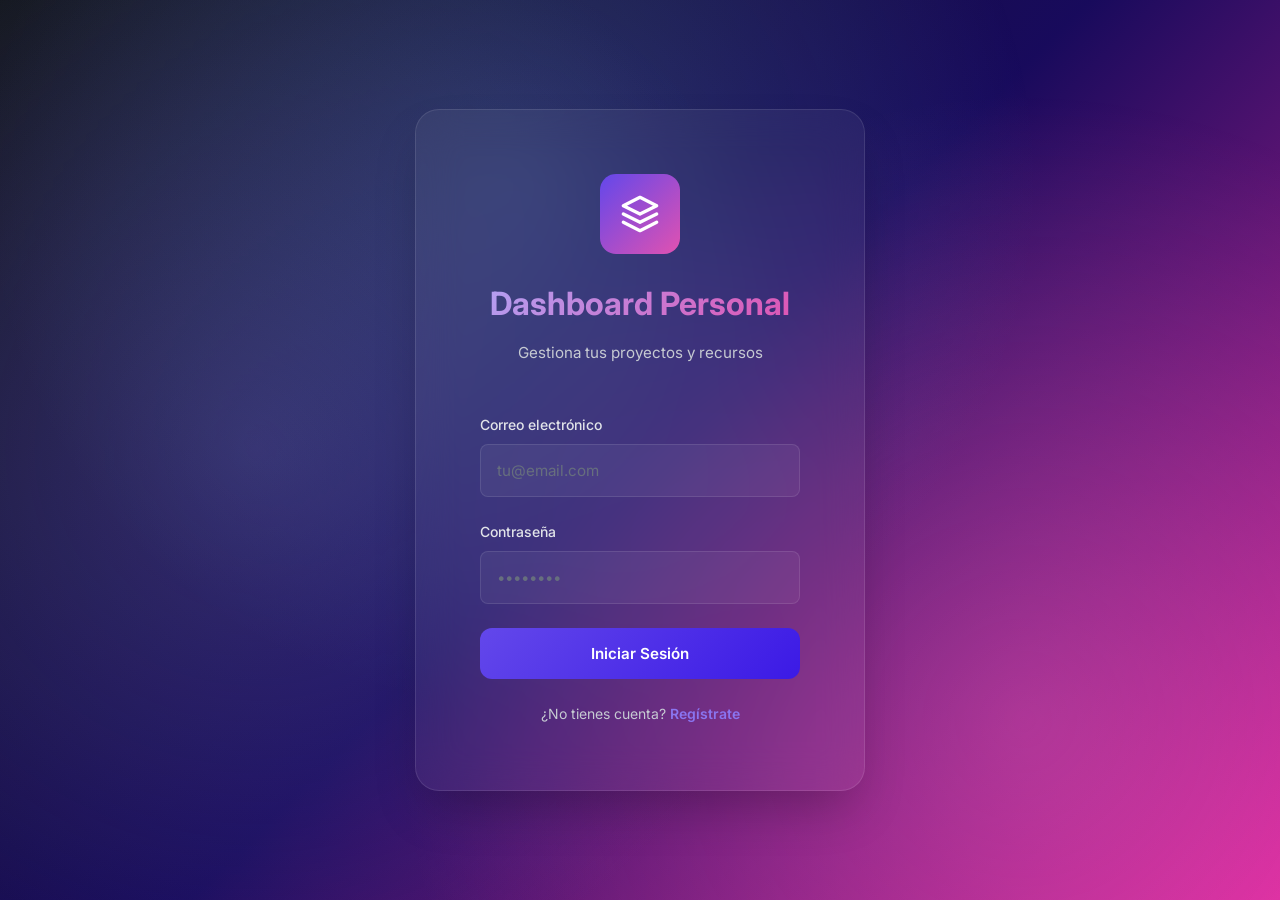
==== commit 2359ffa0: "Revert "Nuevo estilo" This reverts commit 8f5d9753f0060398453a43e4e0d543da71f11341." ====
--- a/index.html
+++ b/index.html
@@ -1,325 +1,227 @@
 <!DOCTYPE html>
 <html lang="es">
+
 <head>
-    <meta charset="UTF-8">
-    <meta name="viewport" content="width=device-width, initial-scale=1.0">
-    <title>FastReds | System Hub</title>
-    
-    <!-- Google Fonts -->
-    <link rel="preconnect" href="https://fonts.googleapis.com">
-    <link rel="preconnect" href="https://fonts.gstatic.com" crossorigin>
-    <link href="https://fonts.googleapis.com/css2?family=Inter:wght@400;500;600;700;800&family=JetBrains+Mono:wght@400;500&display=swap" rel="stylesheet">
-    
-    <link rel="stylesheet" href="styles.css">
+  <meta charset="UTF-8">
+  <meta name="viewport" content="width=device-width, initial-scale=1.0">
+  <title>Dashboard Personal - Gestión Inteligente</title>
+  <meta name="description"
+    content="Dashboard personal con Firebase para gestionar proyectos de GitHub y recursos importantes">
+
+  <!-- Google Fonts -->
+  <link rel="preconnect" href="https://fonts.googleapis.com">
+  <link rel="preconnect" href="https://fonts.gstatic.com" crossorigin>
+  <link href="https://fonts.googleapis.com/css2?family=Inter:wght@300;400;500;600;700&display=swap" rel="stylesheet">
+
+  <!-- Styles -->
+  <link rel="stylesheet" href="styles.css">
 </head>
+
 <body>
-
-    <!-- Background Elements -->
-    <div class="bg-vignette"></div>
-    <div class="bg-blobs">
-        <div class="blob blob-1"></div>
-        <div class="blob blob-2"></div>
-        <div class="blob blob-3"></div>
+  <!-- Login Screen -->
+  <div id="loginScreen" class="screen active">
+    <div class="login-container">
+      <div class="login-card">
+        <div class="login-header">
+          <div class="logo-container">
+            <svg class="logo-icon" viewBox="0 0 24 24" fill="none" xmlns="http://www.w3.org/2000/svg">
+              <path d="M12 2L2 7L12 12L22 7L12 2Z" stroke="currentColor" stroke-width="2" stroke-linecap="round"
+                stroke-linejoin="round" />
+              <path d="M2 17L12 22L22 17" stroke="currentColor" stroke-width="2" stroke-linecap="round"
+                stroke-linejoin="round" />
+              <path d="M2 12L12 17L22 12" stroke="currentColor" stroke-width="2" stroke-linecap="round"
+                stroke-linejoin="round" />
+            </svg>
+          </div>
+          <h1>Dashboard Personal</h1>
+          <p>Gestiona tus proyectos y recursos</p>
+        </div>
+
+        <div class="login-methods">
+          <form id="emailLoginForm" class="email-form">
+            <div class="form-group">
+              <label for="email">Correo electrónico</label>
+              <input type="email" id="email" required placeholder="tu@email.com">
+            </div>
+            <div class="form-group">
+              <label for="password">Contraseña</label>
+              <input type="password" id="password" required placeholder="••••••••">
+            </div>
+            <button type="submit" class="btn btn-primary">Iniciar Sesión</button>
+          </form>
+
+          <p class="toggle-auth">
+            ¿No tienes cuenta? <a href="#" id="toggleSignup">Regístrate</a>
+          </p>
+        </div>
+
+        <div id="authError" class="error-message hidden"></div>
+      </div>
     </div>
-
-    <!-- Auth Screen -->
-    <div id="authScreen" class="fullscreen-center">
-        <div class="auth-card">
-            <div class="auth-header">
-                <div class="sidebar-logo" style="margin: 0 auto 20px; width: 48px; height: 48px;">
-                    <svg width="24" height="24" viewBox="0 0 24 24" fill="none" stroke="currentColor" stroke-width="2.5" stroke-linecap="round" stroke-linejoin="round"><path d="M12 2L2 7L12 12L22 7L12 2Z"/><path d="M2 17L12 22L22 17"/><path d="M2 12L12 17L22 12"/></svg>
+  </div>
+
+  <!-- Dashboard Screen -->
+  <div id="dashboardScreen" class="screen">
+    <nav class="navbar">
+      <div class="navbar-content">
+        <div class="navbar-brand">
+          <svg class="logo-icon" viewBox="0 0 24 24" fill="none" xmlns="http://www.w3.org/2000/svg">
+            <path d="M12 2L2 7L12 12L22 7L12 2Z" stroke="currentColor" stroke-width="2" stroke-linecap="round"
+              stroke-linejoin="round" />
+            <path d="M2 17L12 22L22 17" stroke="currentColor" stroke-width="2" stroke-linecap="round"
+              stroke-linejoin="round" />
+            <path d="M2 12L12 17L22 12" stroke="currentColor" stroke-width="2" stroke-linecap="round"
+              stroke-linejoin="round" />
+          </svg>
+          <span>Dashboard</span>
+        </div>
+        <div class="navbar-actions">
+          <div class="user-info">
+            <img id="userAvatar" src="" alt="Avatar" class="user-avatar">
+            <span id="userName"></span>
+          </div>
+          <button id="logoutBtn" class="btn btn-secondary">Cerrar Sesión</button>
+        </div>
+      </div>
+    </nav>
+
+    <main class="dashboard-main">
+      <div class="dashboard-container">
+        <header class="dashboard-header">
+          <h1>Bienvenido de vuelta</h1>
+          <p>Gestiona tus proyectos y recursos desde un solo lugar</p>
+        </header>
+
+        <div class="cards-grid">
+          <!-- GitHub Projects Card -->
+          <div class="card github-card">
+            <div class="card-header">
+              <div class="card-icon">
+                <svg viewBox="0 0 24 24" fill="currentColor">
+                  <path
+                    d="M12 0c-6.626 0-12 5.373-12 12 0 5.302 3.438 9.8 8.207 11.387.599.111.793-.261.793-.577v-2.234c-3.338.726-4.033-1.416-4.033-1.416-.546-1.387-1.333-1.756-1.333-1.756-1.089-.745.083-.729.083-.729 1.205.084 1.839 1.237 1.839 1.237 1.07 1.834 2.807 1.304 3.492.997.107-.775.418-1.305.762-1.604-2.665-.305-5.467-1.334-5.467-5.931 0-1.311.469-2.381 1.236-3.221-.124-.303-.535-1.524.117-3.176 0 0 1.008-.322 3.301 1.23.957-.266 1.983-.399 3.003-.404 1.02.005 2.047.138 3.006.404 2.291-1.552 3.297-1.23 3.297-1.23.653 1.653.242 2.874.118 3.176.77.84 1.235 1.911 1.235 3.221 0 4.609-2.807 5.624-5.479 5.921.43.372.823 1.102.823 2.222v3.293c0 .319.192.694.801.576 4.765-1.589 8.199-6.086 8.199-11.386 0-6.627-5.373-12-12-12z" />
+                </svg>
+              </div>
+              <div>
+                <h2>Proyectos GitHub</h2>
+                <p>Acceso rápido a tus repositorios</p>
+              </div>
+            </div>
+
+            <div class="github-config">
+              <div class="form-group">
+                <label for="githubToken">
+                  GitHub Personal Access Token
+                  <a href="https://github.com/settings/tokens/new?description=Dashboard%20Personal&scopes=repo"
+                    target="_blank" class="help-link" title="Crear nuevo token en GitHub">
+                    🔗 Crear Token
+                  </a>
+                </label>
+                <div class="input-with-button">
+                  <input type="password" id="githubToken" placeholder="ghp_xxxxxxxxxxxx">
+                  <button id="saveTokenBtn" class="btn btn-small">Guardar</button>
                 </div>
-                <h2 id="authTitle">Bienvenido</h2>
-                <p id="authSubtitle" class="text-dim">Ingresa a tu centro de comando</p>
-            </div>
-            
-            <form id="authForm">
-                <div class="form-group">
-                    <label>Email</label>
-                    <input type="email" id="authEmail" required placeholder="tu@email.com">
+                <small>
+                  Necesitas un token con permisos <strong>repo</strong> para ver repositorios privados.
+                  <a href="https://docs.github.com/en/authentication/keeping-your-account-and-data-secure/managing-your-personal-access-tokens"
+                    target="_blank" class="help-link-small">
+                    📖 Más info
+                  </a>
+                </small>
+              </div>
+
+              <div class="form-group">
+                <label for="githubUsername">
+                  Usuario de GitHub
+                  <a href="https://github.com" target="_blank" class="help-link" title="Ir a GitHub">
+                    🔗 GitHub
+                  </a>
+                </label>
+                <div class="input-with-button">
+                  <input type="text" id="githubUsername" placeholder="tu-usuario">
+                  <button id="loadReposBtn" class="btn btn-small">Cargar</button>
                 </div>
-                <div class="form-group">
-                    <label>Contraseña</label>
-                    <input type="password" id="authPassword" required placeholder="••••••••">
-                </div>
-                <button type="submit" class="btn btn-primary" style="width: 100%;">
-                    <span id="authBtnText">Entrar</span>
+                <small>Puedes cambiar de usuario para ver repositorios de diferentes cuentas</small>
+              </div>
+            </div>
+
+            <div id="reposLoading" class="loading-state hidden">
+              <div class="spinner"></div>
+              <p>Cargando repositorios...</p>
+            </div>
+
+            <div id="reposContainer" class="repos-container"></div>
+          </div>
+
+          <!-- Laboral Calculator Card -->
+          <a href="laboral/index.html" class="card laboral-card"
+            style="text-decoration: none; color: inherit; transition: transform 0.2s;">
+            <div class="card-header">
+              <div class="card-icon" style="background: rgba(26, 42, 108, 0.1); color: #1a2a6c;">
+                <svg viewBox="0 0 24 24" fill="none" stroke="currentColor" stroke-width="2">
+                  <path d="M12 2v20M2 12h20" stroke-linecap="round" stroke-linejoin="round" />
+                  <path d="M5 8h14M5 16h14" stroke-linecap="round" stroke-linejoin="round" />
+                </svg>
+              </div>
+              <div>
+                <h2>Calculadora Laboral</h2>
+                <p>Costo patronal y salario neto 2026</p>
+              </div>
+            </div>
+          </a>
+
+          <!-- Notes Card -->
+          <div class="card notes-card">
+            <div class="card-header">
+              <div class="card-icon">
+                <svg viewBox="0 0 24 24" fill="none" stroke="currentColor" stroke-width="2">
+                  <path d="M14 2H6a2 2 0 0 0-2 2v16a2 2 0 0 0 2 2h12a2 2 0 0 0 2-2V8z"></path>
+                  <polyline points="14 2 14 8 20 8"></polyline>
+                  <line x1="16" y1="13" x2="8" y2="13"></line>
+                  <line x1="16" y1="17" x2="8" y2="17"></line>
+                  <polyline points="10 9 9 9 8 9"></polyline>
+                </svg>
+              </div>
+              <div>
+                <h2>Notas Rápidas</h2>
+                <p>Gestiona tus notas personales</p>
+              </div>
+            </div>
+
+            <div class="notes-form">
+              <div class="form-group">
+                <input type="text" id="noteTitle" placeholder="Título de la nota" maxlength="100">
+              </div>
+              <div class="form-group">
+                <textarea id="noteContent" placeholder="Escribe tu nota aquí..." rows="3" maxlength="500"></textarea>
+              </div>
+              <div class="notes-form-actions">
+                <button id="addNoteBtn" class="btn btn-primary btn-small">
+                  <svg viewBox="0 0 24 24" fill="none" stroke="currentColor" stroke-width="2"
+                    style="width: 16px; height: 16px;">
+                    <line x1="12" y1="5" x2="12" y2="19"></line>
+                    <line x1="5" y1="12" x2="19" y2="12"></line>
+                  </svg>
+                  Agregar Nota
                 </button>
-            </form>
-            
-            <div style="margin-top: 24px; text-align: center; font-size: 0.9rem;">
-                <span id="authToggleText" class="text-dim">¿No tienes cuenta?</span>
-                <a href="#" id="authToggleLink" style="color: var(--primary); font-weight: 600; text-decoration: none; margin-left: 4px;">Regístrate</a>
-            </div>
-            
-            <div id="authError" class="hidden" style="margin-top: 20px; color: var(--danger); font-size: 0.85rem; text-align: center; padding: 10px; background: rgba(239, 68, 68, 0.1); border-radius: 8px;"></div>
-        </div>
-    </div>
-
-    <!-- Main App Layout -->
-    <div id="appContainer" class="app-container hidden">
-        
-        <!-- Sidebar -->
-        <aside class="sidebar">
-            <div class="sidebar-header">
-                <div class="sidebar-logo">
-                    <svg width="18" height="18" viewBox="0 0 24 24" fill="none" stroke="currentColor" stroke-width="2.5" stroke-linecap="round" stroke-linejoin="round"><path d="M12 2L2 7L12 12L22 7L12 2Z"/><path d="M2 17L12 22L22 17"/><path d="M2 12L12 17L22 12"/></svg>
-                </div>
-                <span class="sidebar-brand">HUB SYSTEM</span>
-            </div>
-            
-            <nav class="sidebar-nav">
-                <div class="nav-item active" data-view="dashboard">
-                    <svg width="20" height="20" viewBox="0 0 24 24" fill="none" stroke="currentColor" stroke-width="2" stroke-linecap="round" stroke-linejoin="round"><rect x="3" y="3" width="7" height="7"/><rect x="14" y="3" width="7" height="7"/><rect x="14" y="14" width="7" height="7"/><rect x="3" y="14" width="7" height="7"/></svg>
-                    <span>Dashboard</span>
-                </div>
-                <div class="nav-item" data-view="projects">
-                    <svg width="20" height="20" viewBox="0 0 24 24" fill="none" stroke="currentColor" stroke-width="2" stroke-linecap="round" stroke-linejoin="round"><path d="M22 19a2 2 0 0 1-2 2H4a2 2 0 0 1-2-2V5a2 2 0 0 1 2-2h5l2 3h9a2 2 0 0 1 2 2z"/></svg>
-                    <span>Proyectos</span>
-                </div>
-                <div class="nav-item" data-view="vault">
-                    <svg width="20" height="20" viewBox="0 0 24 24" fill="none" stroke="currentColor" stroke-width="2" stroke-linecap="round" stroke-linejoin="round"><rect x="3" y="11" width="18" height="11" rx="2" ry="2"/><path d="M7 11V7a5 5 0 0 1 10 0v4"/></svg>
-                    <span>Bóveda</span>
-                </div>
-                <div class="nav-item" data-view="notes">
-                    <svg width="20" height="20" viewBox="0 0 24 24" fill="none" stroke="currentColor" stroke-width="2" stroke-linecap="round" stroke-linejoin="round"><path d="M14 2H6a2 2 0 0 0-2 2v16a2 2 0 0 0 2 2h12a2 2 0 0 0 2-2V8z"/><polyline points="14 2 14 8 20 8"/><line x1="16" y1="13" x2="8" y2="13"/><line x1="16" y1="17" x2="8" y2="17"/><polyline points="10 9 9 9 8 9"/></svg>
-                    <span>Notas</span>
-                </div>
-                <a href="laboral/index.html" class="nav-item" style="text-decoration: none; margin-top: auto;">
-                    <svg width="20" height="20" viewBox="0 0 24 24" fill="none" stroke="currentColor" stroke-width="2" stroke-linecap="round" stroke-linejoin="round"><path d="M12 2v20M2 12h20"/><path d="M5 8h14M5 16h14"/></svg>
-                    <span>Calculadora</span>
-                </a>
-            </nav>
-
-            <div class="sidebar-footer">
-                <div class="user-profile">
-                    <img id="userAvatar" src="https://ui-avatars.com/api/?name=U" alt="Avatar" class="user-avatar">
-                    <div class="user-meta">
-                        <div id="userName" class="user-name">Usuario</div>
-                        <div class="user-role">Administrador</div>
-                    </div>
-                    <button id="logoutBtn" class="btn btn-icon btn-secondary" style="margin-left: auto; width: 32px; height: 32px;">
-                        <svg width="14" height="14" viewBox="0 0 24 24" fill="none" stroke="currentColor" stroke-width="2" stroke-linecap="round" stroke-linejoin="round"><path d="M9 21H5a2 2 0 0 1-2-2V5a2 2 0 0 1 2-2h4"/><polyline points="16 17 21 12 16 7"/><line x1="21" y1="12" x2="9" y2="12"/></svg>
-                    </button>
-                </div>
-                <div class="cmd-box">
-                    <span class="kbd">⌘</span>
-                    <span class="kbd">K</span>
-                    <span>Acceso rápido</span>
-                </div>
-            </div>
-        </aside>
-
-        <!-- Main Content -->
-        <main class="main-content">
-            
-            <!-- Dashboard View -->
-            <section id="dashboardView" class="view-section active">
-                <div class="view-header">
-                    <h1>Resumen General</h1>
-                    <p class="section-desc">Bienvenido de nuevo a tu entorno seguro.</p>
-                </div>
-
-                <div class="grid grid-3">
-                    <div class="card">
-                        <div class="card-header">
-                            <span class="card-title">
-                                <svg width="18" height="18" viewBox="0 0 24 24" fill="none" stroke="currentColor" stroke-width="2"><path d="M22 19a2 2 0 0 1-2 2H4a2 2 0 0 1-2-2V5a2 2 0 0 1 2-2h5l2 3h9a2 2 0 0 1 2 2z"/></svg>
-                                Proyectos
-                            </span>
-                            <span id="projCount" class="badge badge-primary">0</span>
-                        </div>
-                        <p class="text-dim" style="font-size: 0.9rem;">Repositorios de GitHub y proyectos locales gestionados.</p>
-                    </div>
-                    <div class="card">
-                        <div class="card-header">
-                            <span class="card-title">
-                                <svg width="18" height="18" viewBox="0 0 24 24" fill="none" stroke="currentColor" stroke-width="2"><rect x="3" y="11" width="18" height="11" rx="2" ry="2"/><path d="M7 11V7a5 5 0 0 1 10 0v4"/></svg>
-                                Secretos
-                            </span>
-                            <span id="vaultCount" class="badge badge-success">0</span>
-                        </div>
-                        <p class="text-dim" style="font-size: 0.9rem;">Claves de API, contraseñas y variables sensibles.</p>
-                    </div>
-                    <div class="card">
-                        <div class="card-header">
-                            <span class="card-title">
-                                <svg width="18" height="18" viewBox="0 0 24 24" fill="none" stroke="currentColor" stroke-width="2"><path d="M21 15a2 2 0 0 1-2 2H7l-4 4V5a2 2 0 0 1 2-2h14a2 2 0 0 1 2 2z"/></svg>
-                                Notas
-                            </span>
-                            <span id="notesCount" class="badge badge-primary">0</span>
-                        </div>
-                        <p class="text-dim" style="font-size: 0.9rem;">Pensamientos rápidos y documentación privada.</p>
-                    </div>
-                </div>
-
-                <div class="card" style="margin-top: 24px;">
-                    <div class="card-header">
-                        <span class="card-title">Configuración GitHub</span>
-                    </div>
-                    <div class="grid grid-2">
-                        <div class="form-group">
-                            <label>Usuario GitHub</label>
-                            <div style="display: flex; gap: 8px;">
-                                <input type="text" id="ghUsername" placeholder="ej. fastreds">
-                                <button id="loadReposBtn" class="btn btn-primary btn-icon">
-                                    <svg width="16" height="16" viewBox="0 0 24 24" fill="none" stroke="currentColor" stroke-width="2"><path d="M23 4v6h-6"/><path d="M20.49 15a9 9 0 1 1-2.12-9.36L23 10"/></svg>
-                                </button>
-                            </div>
-                        </div>
-                        <div class="form-group">
-                            <label>Personal Access Token (Opcional)</label>
-                            <input type="password" id="ghToken" placeholder="ghp_xxxxxxxxxxxx">
-                        </div>
-                    </div>
-                    <button id="saveGhConfig" class="btn btn-secondary" style="width: 100%;">Guardar configuración base</button>
-                </div>
-            </section>
-
-            <!-- Projects View -->
-            <section id="projectsView" class="view-section">
-                <div class="view-header">
-                    <div style="display: flex; justify-content: space-between; align-items: center; margin-bottom: 8px;">
-                        <h1>Proyectos</h1>
-                        <button id="openNewProjectModal" class="btn btn-primary">
-                            <svg width="16" height="16" viewBox="0 0 24 24" fill="none" stroke="currentColor" stroke-width="2"><line x1="12" y1="5" x2="12" y2="19"/><line x1="5" y1="12" x2="19" y2="12"/></svg>
-                            Nuevo Proyecto
-                        </button>
-                    </div>
-                    <p class="section-desc">Gestiona tus variables de entorno y accesos por proyecto.</p>
-                </div>
-
-                <div id="projectsLoading" class="hidden" style="text-align: center; padding: 40px;">
-                    <div class="loader" style="margin: 0 auto 12px;"></div>
-                    <p class="text-dim">Consultando repositorios...</p>
-                </div>
-
-                <div id="projectsGrid" class="grid grid-3">
-                    <!-- Projects will be injected here -->
-                </div>
-            </section>
-
-            <!-- Vault View -->
-            <section id="vaultView" class="view-section">
-                <div class="view-header">
-                    <div style="display: flex; justify-content: space-between; align-items: center; margin-bottom: 8px;">
-                        <h1>Bóveda de Secretos</h1>
-                        <button id="openNewSecretModal" class="btn btn-primary">
-                            <svg width="16" height="16" viewBox="0 0 24 24" fill="none" stroke="currentColor" stroke-width="2"><line x1="12" y1="5" x2="12" y2="19"/><line x1="5" y1="12" x2="19" y2="12"/></svg>
-                            Agregar Secreto
-                        </button>
-                    </div>
-                    <p class="section-desc">Almacenamiento seguro para claves de API y contraseñas.</p>
-                </div>
-
-                <div id="vaultGrid" class="grid grid-2">
-                    <!-- Secrets grouped by category -->
-                </div>
-            </section>
-
-            <!-- Notes View -->
-            <section id="notesView" class="view-section">
-                <div class="view-header">
-                    <div style="display: flex; justify-content: space-between; align-items: center; margin-bottom: 8px;">
-                        <h1>Notas Personales</h1>
-                        <button id="openNewNoteModal" class="btn btn-primary">
-                            <svg width="16" height="16" viewBox="0 0 24 24" fill="none" stroke="currentColor" stroke-width="2"><line x1="12" y1="5" x2="12" y2="19"/><line x1="5" y1="12" x2="19" y2="12"/></svg>
-                            Nueva Nota
-                        </button>
-                    </div>
-                    <p class="section-desc">Espacio para documentación y notas rápidas.</p>
-                </div>
-
-                <div id="notesGrid" class="grid grid-3">
-                    <!-- Notes will be injected here -->
-                </div>
-            </section>
-
-        </main>
-    </div>
-
-    <!-- Modals -->
-    <div id="modalOverlay" class="fullscreen-center hidden" style="background: rgba(0,0,0,0.8); backdrop-filter: blur(8px); z-index: 2000;">
-        <!-- New Project Modal -->
-        <div id="projectModal" class="card hidden" style="width: 100%; max-width: 500px; padding: 32px;">
-            <h2 style="margin-bottom: 24px;">Configurar Proyecto</h2>
-            <div class="form-group">
-                <label>Nombre del Proyecto</label>
-                <input type="text" id="projName" placeholder="ej. Mi App Increíble">
-            </div>
-            <div class="form-group">
-                <label>Repositorio GitHub (opcional)</label>
-                <select id="projRepoSelect">
-                    <option value="">Ninguno</option>
-                </select>
-            </div>
-            <div style="display: flex; gap: 12px; margin-top: 24px;">
-                <button class="btn btn-secondary closeModalBtn" style="flex: 1;">Cancelar</button>
-                <button id="saveProjectBtn" class="btn btn-primary" style="flex: 1;">Guardar</button>
-            </div>
-        </div>
-
-        <!-- Project Details / Env Vars Modal -->
-        <div id="envVarsModal" class="card hidden" style="width: 100%; max-width: 650px; padding: 32px;">
-            <div style="display: flex; justify-content: space-between; align-items: center; margin-bottom: 24px;">
-                <div>
-                    <h2 id="envVarsProjName">Nombre Proyecto</h2>
-                    <p class="text-dim">Variables de Entorno</p>
-                </div>
-                <button id="addEnvVarBtn" class="btn btn-primary btn-small">
-                    <svg width="14" height="14" viewBox="0 0 24 24" fill="none" stroke="currentColor" stroke-width="2"><line x1="12" y1="5" x2="12" y2="19"/><line x1="5" y1="12" x2="19" y2="12"/></svg>
-                    Nuevo
-                </button>
-            </div>
-            
-            <div id="envVarsList" class="item-list" style="margin-bottom: 24px; max-height: 400px; overflow-y: auto;">
-                <!-- List of variables -->
-            </div>
-
-            <div style="display: flex; gap: 12px;">
-                <button class="btn btn-secondary closeModalBtn" style="flex: 1;">Cerrar</button>
-            </div>
-        </div>
-
-        <!-- New Secret Modal -->
-        <div id="secretModal" class="card hidden" style="width: 100%; max-width: 450px; padding: 32px;">
-            <h2 style="margin-bottom: 24px;">Nuevo Secreto</h2>
-            <div class="form-group">
-                <label>Título / Key</label>
-                <input type="text" id="secretTitle" placeholder="ej. AWS_SECRET_KEY">
-            </div>
-            <div class="form-group">
-                <label>Contenido</label>
-                <textarea id="secretContent" rows="3" placeholder="Ingresa el valor secreto..."></textarea>
-            </div>
-            <div class="form-group">
-                <label>Categoría</label>
-                <input type="text" id="secretCategory" placeholder="ej. Producción">
-            </div>
-            <div style="display: flex; gap: 12px; margin-top: 24px;">
-                <button class="btn btn-secondary closeModalBtn" style="flex: 1;">Cancelar</button>
-                <button id="saveSecretBtn" class="btn btn-primary" style="flex: 1;">Guardar Secreto</button>
-            </div>
-        </div>
-
-        <!-- Note Modal -->
-        <div id="noteModal" class="card hidden" style="width: 100%; max-width: 600px; padding: 32px;">
-            <h2 style="margin-bottom: 24px;">Nota</h2>
-            <div class="form-group">
-                <input type="text" id="noteTitle" placeholder="Título de la nota" style="font-size: 1.25rem; font-weight: 700; border-bottom: 1px solid var(--border-dim); background: transparent;">
-            </div>
-            <div class="form-group">
-                <textarea id="noteContent" rows="10" placeholder="Escribe aquí..."></textarea>
-            </div>
-            <div style="display: flex; gap: 12px; margin-top: 24px;">
-                <button class="btn btn-secondary closeModalBtn" style="flex: 1;">Cerrar</button>
-                <button id="saveNoteBtn" class="btn btn-primary" style="flex: 1;">Guardar Nota</button>
-            </div>
-        </div>
-    </div>
-
-    <!-- Firebase SDK -->
-    <script type="module" src="app.js"></script>
-
+                <button id="cancelEditNoteBtn" class="btn btn-secondary btn-small hidden">Cancelar</button>
+              </div>
+            </div>
+
+            <div id="notesLoading" class="loading-state hidden">
+              <div class="spinner"></div>
+              <p>Cargando notas...</p>
+            </div>
+
+            <div id="notesContainer" class="notes-container"></div>
+          </div>
+        </div>
+      </div>
+    </main>
+  </div>
+
+  <!-- Firebase SDK -->
+  <script type="module" src="app.js"></script>
 </body>
+
 </html>
--- a/styles.css
+++ b/styles.css
@@ -1,44 +1,73 @@
 :root {
-    /* Color Palette - Cyber / Deep Dark */
-    --bg-main: #050505;
-    --bg-surface: #0f0f12;
-    --bg-card: rgba(22, 22, 26, 0.7);
-    --bg-sidebar: #0a0a0c;
-    
-    --primary: #6366f1; /* Indigo */
-    --primary-light: #818cf8;
-    --primary-dark: #4f46e5;
-    
-    --success: #10b981; /* Emerald */
-    --warning: #f59e0b; /* Amber */
-    --danger: #ef4444; /* Red */
-    --info: #3b82f6; /* Blue */
-    
-    --text-main: #f8fafc;
-    --text-muted: #94a3b8;
-    --text-dim: #64748b;
-    
-    --border-dim: rgba(255, 255, 255, 0.05);
-    --border-light: rgba(255, 255, 255, 0.1);
-    
-    --glow-primary: rgba(99, 102, 241, 0.15);
-    
-    /* Spacing & Sizes */
-    --sidebar-width: 260px;
-    --sidebar-collapsed: 80px;
-    --nav-height: 70px;
-    
-    --radius-sm: 8px;
-    --radius-md: 12px;
-    --radius-lg: 20px;
+    /* Color Palette */
+    --primary-hue: 250;
+    --primary-sat: 80%;
+    --primary-light: 60%;
+
+    --primary-50: hsl(var(--primary-hue), var(--primary-sat), 95%);
+    --primary-100: hsl(var(--primary-hue), var(--primary-sat), 90%);
+    --primary-200: hsl(var(--primary-hue), var(--primary-sat), 80%);
+    --primary-300: hsl(var(--primary-hue), var(--primary-sat), 70%);
+    --primary-400: hsl(var(--primary-hue), var(--primary-sat), 65%);
+    --primary-500: hsl(var(--primary-hue), var(--primary-sat), var(--primary-light));
+    --primary-600: hsl(var(--primary-hue), var(--primary-sat), 50%);
+    --primary-700: hsl(var(--primary-hue), var(--primary-sat), 40%);
+    --primary-800: hsl(var(--primary-hue), var(--primary-sat), 30%);
+    --primary-900: hsl(var(--primary-hue), var(--primary-sat), 20%);
+
+    --accent-hue: 320;
+    --accent-500: hsl(var(--accent-hue), 70%, 60%);
+    --accent-600: hsl(var(--accent-hue), 70%, 50%);
+
+    /* Neutrals */
+    --gray-50: hsl(220, 20%, 98%);
+    --gray-100: hsl(220, 15%, 95%);
+    --gray-200: hsl(220, 13%, 90%);
+    --gray-300: hsl(220, 12%, 80%);
+    --gray-400: hsl(220, 10%, 60%);
+    --gray-500: hsl(220, 10%, 45%);
+    --gray-600: hsl(220, 12%, 35%);
+    --gray-700: hsl(220, 15%, 25%);
+    --gray-800: hsl(220, 18%, 15%);
+    --gray-900: hsl(220, 20%, 10%);
+
+    /* Semantic Colors */
+    --success: hsl(140, 70%, 50%);
+    --warning: hsl(40, 90%, 55%);
+    --error: hsl(0, 70%, 55%);
+    --info: hsl(200, 80%, 55%);
+
+    /* Spacing */
+    --space-xs: 0.5rem;
+    --space-sm: 0.75rem;
+    --space-md: 1rem;
+    --space-lg: 1.5rem;
+    --space-xl: 2rem;
+    --space-2xl: 3rem;
+    --space-3xl: 4rem;
+
+    /* Border Radius */
+    --radius-sm: 0.375rem;
+    --radius-md: 0.5rem;
+    --radius-lg: 0.75rem;
+    --radius-xl: 1rem;
+    --radius-2xl: 1.5rem;
     --radius-full: 9999px;
-    
+
+    /* Shadows */
+    --shadow-sm: 0 1px 2px 0 rgba(0, 0, 0, 0.05);
+    --shadow-md: 0 4px 6px -1px rgba(0, 0, 0, 0.1), 0 2px 4px -1px rgba(0, 0, 0, 0.06);
+    --shadow-lg: 0 10px 15px -3px rgba(0, 0, 0, 0.1), 0 4px 6px -2px rgba(0, 0, 0, 0.05);
+    --shadow-xl: 0 20px 25px -5px rgba(0, 0, 0, 0.1), 0 10px 10px -5px rgba(0, 0, 0, 0.04);
+    --shadow-2xl: 0 25px 50px -12px rgba(0, 0, 0, 0.25);
+
     /* Transitions */
-    --ts: 0.2s cubic-bezier(0.4, 0, 0.2, 1);
-    --ts-slow: 0.4s cubic-bezier(0.4, 0, 0.2, 1);
-}
-
-/* Base Reset */
+    --transition-fast: 150ms cubic-bezier(0.4, 0, 0.2, 1);
+    --transition-base: 250ms cubic-bezier(0.4, 0, 0.2, 1);
+    --transition-slow: 350ms cubic-bezier(0.4, 0, 0.2, 1);
+}
+
+/* Reset & Base Styles */
 * {
     margin: 0;
     padding: 0;
@@ -46,421 +75,887 @@
 }
 
 body {
-    font-family: 'Inter', system-ui, -apple-system, sans-serif;
-    background-color: var(--bg-main);
-    color: var(--text-main);
+    font-family: 'Inter', -apple-system, BlinkMacSystemFont, 'Segoe UI', Roboto, Oxygen, Ubuntu, Cantarell, sans-serif;
+    background: linear-gradient(135deg, var(--gray-900) 0%, var(--primary-900) 50%, var(--accent-600) 100%);
+    background-attachment: fixed;
+    color: var(--gray-100);
+    line-height: 1.6;
     min-height: 100vh;
     overflow-x: hidden;
-    line-height: 1.5;
-}
-
-/* Background Effects */
-.bg-vignette {
+}
+
+/* Animated Background */
+body::before {
+    content: '';
     position: fixed;
-    inset: 0;
-    background: radial-gradient(circle at 50% 50%, transparent 0%, rgba(0,0,0,0.4) 100%);
+    top: 0;
+    left: 0;
+    width: 100%;
+    height: 100%;
+    background:
+        radial-gradient(circle at 20% 50%, rgba(120, 119, 198, 0.3) 0%, transparent 50%),
+        radial-gradient(circle at 80% 80%, rgba(255, 119, 198, 0.3) 0%, transparent 50%),
+        radial-gradient(circle at 40% 20%, rgba(119, 198, 255, 0.2) 0%, transparent 50%);
+    animation: backgroundShift 20s ease-in-out infinite;
     pointer-events: none;
-    z-index: -1;
-}
-
-.bg-blobs {
-    position: fixed;
-    inset: 0;
-    z-index: -2;
+    z-index: 0;
+}
+
+@keyframes backgroundShift {
+
+    0%,
+    100% {
+        opacity: 0.5;
+        transform: scale(1);
+    }
+
+    50% {
+        opacity: 0.8;
+        transform: scale(1.1);
+    }
+}
+
+/* Screen Management */
+.screen {
+    display: none;
+    position: relative;
+    z-index: 1;
+}
+
+.screen.active {
+    display: block;
+    animation: fadeIn var(--transition-slow);
+}
+
+@keyframes fadeIn {
+    from {
+        opacity: 0;
+        transform: translateY(10px);
+    }
+
+    to {
+        opacity: 1;
+        transform: translateY(0);
+    }
+}
+
+/* Login Screen */
+.login-container {
+    min-height: 100vh;
+    display: flex;
+    align-items: center;
+    justify-content: center;
+    padding: var(--space-lg);
+}
+
+.login-card {
+    background: rgba(255, 255, 255, 0.05);
+    backdrop-filter: blur(20px);
+    border: 1px solid rgba(255, 255, 255, 0.1);
+    border-radius: var(--radius-2xl);
+    padding: var(--space-3xl);
+    width: 100%;
+    max-width: 450px;
+    box-shadow: var(--shadow-2xl);
+    animation: slideUp var(--transition-slow);
+}
+
+@keyframes slideUp {
+    from {
+        opacity: 0;
+        transform: translateY(30px);
+    }
+
+    to {
+        opacity: 1;
+        transform: translateY(0);
+    }
+}
+
+.login-header {
+    text-align: center;
+    margin-bottom: var(--space-2xl);
+}
+
+.logo-container {
+    display: inline-flex;
+    align-items: center;
+    justify-content: center;
+    width: 80px;
+    height: 80px;
+    background: linear-gradient(135deg, var(--primary-500), var(--accent-500));
+    border-radius: var(--radius-xl);
+    margin-bottom: var(--space-lg);
+    animation: pulse 2s ease-in-out infinite;
+}
+
+@keyframes pulse {
+
+    0%,
+    100% {
+        transform: scale(1);
+    }
+
+    50% {
+        transform: scale(1.05);
+    }
+}
+
+.logo-icon {
+    width: 40px;
+    height: 40px;
+    color: white;
+}
+
+.login-header h1 {
+    font-size: 2rem;
+    font-weight: 700;
+    margin-bottom: var(--space-sm);
+    background: linear-gradient(135deg, var(--primary-200), var(--accent-500));
+    -webkit-background-clip: text;
+    -webkit-text-fill-color: transparent;
+    background-clip: text;
+}
+
+.login-header p {
+    color: var(--gray-300);
+    font-size: 0.95rem;
+}
+
+/* Buttons */
+.btn {
+    display: flex;
+    align-items: center;
+    justify-content: center;
+    gap: var(--space-sm);
+    padding: var(--space-md) var(--space-xl);
+    border: none;
+    border-radius: var(--radius-lg);
+    font-size: 0.95rem;
+    font-weight: 600;
+    cursor: pointer;
+    transition: all var(--transition-base);
+    font-family: inherit;
+    width: 100%;
+}
+
+.btn:hover {
+    transform: translateY(-2px);
+    box-shadow: var(--shadow-lg);
+}
+
+.btn:active {
+    transform: translateY(0);
+}
+
+.btn-google {
+    background: white;
+    color: var(--gray-700);
+    margin-bottom: var(--space-lg);
+}
+
+.btn-google:hover {
+    background: var(--gray-50);
+}
+
+.btn-primary {
+    background: linear-gradient(135deg, var(--primary-500), var(--primary-600));
+    color: white;
+    position: relative;
     overflow: hidden;
-    filter: blur(80px);
-}
-
-.blob {
+}
+
+.btn-primary::before {
+    content: '';
     position: absolute;
-    width: 40vw;
-    height: 40vw;
-    border-radius: 50%;
-    opacity: 0.15;
-    animation: float 20s infinite alternate;
-}
-
-.blob-1 { background: var(--primary); top: -10%; left: -10%; }
-.blob-2 { background: var(--success); bottom: -10%; right: -10%; animation-delay: -5s; }
-.blob-3 { background: var(--info); top: 50%; left: 50%; transform: translate(-50%, -50%); animation-delay: -10s; }
-
-@keyframes float {
-    0% { transform: translate(0, 0) scale(1); }
-    100% { transform: translate(5%, 10%) scale(1.1); }
-}
-
-/* Layout Structure */
-.app-container {
-    display: flex;
-    min-height: 100vh;
-}
-
-/* Sidebar */
-aside.sidebar {
-    width: var(--sidebar-width);
-    background: var(--bg-sidebar);
-    border-right: 1px solid var(--border-dim);
+    top: 0;
+    left: -100%;
+    width: 100%;
+    height: 100%;
+    background: linear-gradient(90deg, transparent, rgba(255, 255, 255, 0.2), transparent);
+    transition: left var(--transition-slow);
+}
+
+.btn-primary:hover::before {
+    left: 100%;
+}
+
+.btn-secondary {
+    background: rgba(255, 255, 255, 0.1);
+    color: white;
+    border: 1px solid rgba(255, 255, 255, 0.2);
+}
+
+.btn-secondary:hover {
+    background: rgba(255, 255, 255, 0.15);
+}
+
+.btn-small {
+    padding: var(--space-sm) var(--space-md);
+    font-size: 0.875rem;
+    width: auto;
+}
+
+/* Divider */
+.divider {
+    display: flex;
+    align-items: center;
+    text-align: center;
+    margin: var(--space-xl) 0;
+    color: var(--gray-400);
+}
+
+.divider::before,
+.divider::after {
+    content: '';
+    flex: 1;
+    border-bottom: 1px solid rgba(255, 255, 255, 0.1);
+}
+
+.divider span {
+    padding: 0 var(--space-md);
+    font-size: 0.875rem;
+}
+
+/* Forms */
+.email-form {
     display: flex;
     flex-direction: column;
-    position: fixed;
-    height: 100vh;
+    gap: var(--space-lg);
+}
+
+.form-group {
+    display: flex;
+    flex-direction: column;
+    gap: var(--space-xs);
+}
+
+.form-group label {
+    font-size: 0.875rem;
+    font-weight: 500;
+    color: var(--gray-200);
+}
+
+.form-group input {
+    padding: var(--space-md);
+    background: rgba(255, 255, 255, 0.05);
+    border: 1px solid rgba(255, 255, 255, 0.1);
+    border-radius: var(--radius-md);
+    color: white;
+    font-size: 0.95rem;
+    font-family: inherit;
+    transition: all var(--transition-base);
+}
+
+.form-group input:focus {
+    outline: none;
+    border-color: var(--primary-400);
+    background: rgba(255, 255, 255, 0.08);
+    box-shadow: 0 0 0 3px rgba(120, 119, 198, 0.1);
+}
+
+.form-group input::placeholder {
+    color: var(--gray-500);
+}
+
+.form-group small {
+    font-size: 0.75rem;
+    color: var(--gray-400);
+}
+
+.input-with-button {
+    display: flex;
+    gap: var(--space-sm);
+}
+
+.input-with-button input {
+    flex: 1;
+}
+
+.toggle-auth {
+    text-align: center;
+    margin-top: var(--space-lg);
+    font-size: 0.875rem;
+    color: var(--gray-300);
+}
+
+.toggle-auth a {
+    color: var(--primary-300);
+    text-decoration: none;
+    font-weight: 600;
+    transition: color var(--transition-fast);
+}
+
+.toggle-auth a:hover {
+    color: var(--primary-200);
+}
+
+/* Error Messages */
+.error-message {
+    padding: var(--space-md);
+    background: rgba(239, 68, 68, 0.1);
+    border: 1px solid rgba(239, 68, 68, 0.3);
+    border-radius: var(--radius-md);
+    color: #fca5a5;
+    font-size: 0.875rem;
+    margin-top: var(--space-lg);
+}
+
+.error-message.hidden {
+    display: none;
+}
+
+/* Navbar */
+.navbar {
+    background: rgba(255, 255, 255, 0.05);
+    backdrop-filter: blur(20px);
+    border-bottom: 1px solid rgba(255, 255, 255, 0.1);
+    padding: var(--space-lg) 0;
+    position: sticky;
+    top: 0;
     z-index: 100;
-    transition: var(--ts);
-}
-
-.sidebar-header {
-    height: var(--nav-height);
-    display: flex;
-    align-items: center;
-    padding: 0 24px;
-    gap: 12px;
-}
-
-.sidebar-logo {
+}
+
+.navbar-content {
+    max-width: 1400px;
+    margin: 0 auto;
+    padding: 0 var(--space-xl);
+    display: flex;
+    align-items: center;
+    justify-content: space-between;
+}
+
+.navbar-brand {
+    display: flex;
+    align-items: center;
+    gap: var(--space-md);
+    font-size: 1.25rem;
+    font-weight: 700;
+}
+
+.navbar-brand .logo-icon {
     width: 32px;
     height: 32px;
-    background: var(--primary);
-    border-radius: var(--radius-sm);
-    display: flex;
-    align-items: center;
-    justify-content: center;
-    color: white;
-}
-
-.sidebar-brand {
-    font-weight: 700;
-    font-size: 1.1rem;
-    letter-spacing: -0.02em;
-}
-
-.sidebar-nav {
-    flex: 1;
-    padding: 20px 12px;
-    display: flex;
-    flex-direction: column;
-    gap: 4px;
-}
-
-.nav-item {
-    display: flex;
-    align-items: center;
-    gap: 12px;
-    padding: 12px 16px;
-    color: var(--text-muted);
-    text-decoration: none;
-    border-radius: var(--radius-sm);
-    transition: var(--ts);
-    cursor: pointer;
-    font-size: 0.95rem;
-    font-weight: 500;
-}
-
-.nav-item:hover {
-    color: var(--text-main);
-    background: rgba(255, 255, 255, 0.03);
-}
-
-.nav-item.active {
-    color: var(--primary-light);
-    background: var(--glow-primary);
-    box-shadow: inset 0 0 0 1px var(--border-light);
-}
-
-.sidebar-footer {
-    padding: 20px;
-    border-top: 1px solid var(--border-dim);
-}
-
-.user-profile {
-    display: flex;
-    align-items: center;
-    gap: 12px;
-    padding: 8px;
-    border-radius: var(--radius-md);
-    transition: var(--ts);
+    color: var(--primary-300);
+}
+
+.navbar-actions {
+    display: flex;
+    align-items: center;
+    gap: var(--space-lg);
+}
+
+.user-info {
+    display: flex;
+    align-items: center;
+    gap: var(--space-md);
 }
 
 .user-avatar {
-    width: 36px;
-    height: 36px;
-    border-radius: 50%;
-    object-fit: cover;
-    border: 2px solid var(--border-dim);
-}
-
-.user-meta {
-    overflow: hidden;
-}
-
-.user-name {
-    font-size: 0.9rem;
-    font-weight: 600;
-    white-space: nowrap;
-    overflow: hidden;
-    text-overflow: ellipsis;
-}
-
-.user-role {
-    font-size: 0.75rem;
-    color: var(--text-dim);
-}
-
-/* Main Content */
-main.main-content {
-    flex: 1;
-    margin-left: var(--sidebar-width);
-    padding: 40px;
-    max-width: 1400px;
-}
-
-.view-section {
-    display: none;
-    animation: sectionFade 0.4s ease-out;
-}
-
-.view-section.active {
-    display: block;
-}
-
-@keyframes sectionFade {
-    from { opacity: 0; transform: translateY(10px); }
-    to { opacity: 1; transform: translateY(0); }
-}
-
-/* Typography Enhancements */
-h1 { font-size: 2.25rem; font-weight: 800; letter-spacing: -0.03em; margin-bottom: 8px; }
-.section-desc { color: var(--text-muted); margin-bottom: 40px; font-size: 1.1rem; }
-
-/* Grid System */
-.grid {
-    display: grid;
-    gap: 24px;
-}
-
-.grid-3 { grid-template-columns: repeat(3, 1fr); }
-.grid-2 { grid-template-columns: repeat(2, 1fr); }
-
-@media (max-width: 1200px) {
-    .grid-3 { grid-template-columns: repeat(2, 1fr); }
-}
-
-@media (max-width: 768px) {
-    .grid-3, .grid-2 { grid-template-columns: 1fr; }
-    aside.sidebar { transform: translateX(-100%); }
-    main.main-content { margin-left: 0; padding: 20px; }
-}
-
-/* Cards */
-.card {
-    background: var(--bg-card);
-    backdrop-filter: blur(12px);
-    border: 1px solid var(--border-light);
-    border-radius: var(--radius-lg);
-    padding: 24px;
-    transition: var(--ts);
-}
-
-.card:hover {
-    border-color: var(--primary-dark);
-    box-shadow: 0 20px 40px -20px rgba(0,0,0,0.5);
-    background: rgba(22, 22, 26, 0.85);
-}
-
-.card-header {
-    display: flex;
-    justify-content: space-between;
-    align-items: center;
-    margin-bottom: 20px;
-}
-
-.card-title {
-    font-size: 1.1rem;
-    font-weight: 700;
-    display: flex;
-    align-items: center;
-    gap: 10px;
-}
-
-/* Components */
-.badge {
-    padding: 4px 10px;
-    border-radius: var(--radius-full);
-    font-size: 0.75rem;
-    font-weight: 600;
-}
-
-.badge-primary { background: var(--glow-primary); color: var(--primary-light); }
-.badge-success { background: rgba(16, 185, 129, 0.1); color: #34d399; }
-
-.btn {
-    display: inline-flex;
-    align-items: center;
-    justify-content: center;
-    gap: 8px;
-    padding: 10px 20px;
-    border-radius: var(--radius-md);
-    font-weight: 600;
-    font-size: 0.9rem;
-    cursor: pointer;
-    transition: var(--ts);
-    border: 1px solid transparent;
-}
-
-.btn-primary {
-    background: var(--primary);
-    color: white;
-}
-
-.btn-primary:hover {
-    background: var(--primary-dark);
-    transform: translateY(-2px);
-}
-
-.btn-secondary {
-    background: rgba(255, 255, 255, 0.05);
-    color: var(--text-main);
-    border-color: var(--border-light);
-}
-
-.btn-secondary:hover {
-    background: rgba(255, 255, 255, 0.1);
-}
-
-.btn-icon {
     width: 40px;
     height: 40px;
-    padding: 0;
+    border-radius: var(--radius-full);
+    border: 2px solid var(--primary-400);
+}
+
+/* Dashboard Main */
+.dashboard-main {
+    padding: var(--space-3xl) var(--space-xl);
+}
+
+.dashboard-container {
+    max-width: 1400px;
+    margin: 0 auto;
+}
+
+.dashboard-header {
+    margin-bottom: var(--space-3xl);
+}
+
+.dashboard-header h1 {
+    font-size: 2.5rem;
+    font-weight: 700;
+    margin-bottom: var(--space-sm);
+    background: linear-gradient(135deg, var(--primary-200), var(--accent-500));
+    -webkit-background-clip: text;
+    -webkit-text-fill-color: transparent;
+    background-clip: text;
+}
+
+.dashboard-header p {
+    color: var(--gray-300);
+    font-size: 1.1rem;
+}
+
+/* Cards Grid */
+.cards-grid {
+    display: grid;
+    grid-template-columns: repeat(auto-fit, minmax(500px, 1fr));
+    gap: var(--space-xl);
+}
+
+@media (max-width: 768px) {
+    .cards-grid {
+        grid-template-columns: 1fr;
+    }
+}
+
+/* Card */
+.card {
+    background: rgba(255, 255, 255, 0.05);
+    backdrop-filter: blur(20px);
+    border: 1px solid rgba(255, 255, 255, 0.1);
+    border-radius: var(--radius-xl);
+    padding: var(--space-2xl);
+    transition: all var(--transition-base);
+    animation: slideUp var(--transition-slow);
+    animation-fill-mode: both;
+}
+
+.card:nth-child(1) {
+    animation-delay: 0ms;
+}
+
+.card:nth-child(2) {
+    animation-delay: 100ms;
+}
+
+.card:nth-child(3) {
+    animation-delay: 200ms;
+}
+
+.card:hover {
+    transform: translateY(-4px);
+    box-shadow: var(--shadow-2xl);
+    border-color: rgba(255, 255, 255, 0.2);
+}
+
+.card-header {
+    display: flex;
+    align-items: flex-start;
+    gap: var(--space-lg);
+    margin-bottom: var(--space-xl);
+}
+
+.card-icon {
+    width: 56px;
+    height: 56px;
+    background: linear-gradient(135deg, var(--primary-500), var(--accent-500));
+    border-radius: var(--radius-lg);
+    display: flex;
+    align-items: center;
+    justify-content: center;
+    flex-shrink: 0;
+}
+
+.card-icon svg {
+    width: 28px;
+    height: 28px;
+    color: white;
+}
+
+.card-header h2 {
+    font-size: 1.5rem;
+    font-weight: 700;
+    margin-bottom: var(--space-xs);
+}
+
+.card-header p {
+    color: var(--gray-400);
+    font-size: 0.9rem;
+}
+
+/* GitHub Config */
+.github-config {
+    display: flex;
+    flex-direction: column;
+    gap: var(--space-lg);
+    margin-bottom: var(--space-xl);
+}
+
+/* Repos Container */
+.repos-container {
+    display: flex;
+    flex-direction: column;
+    gap: var(--space-md);
+    max-height: 600px;
+    overflow-y: auto;
+    padding-right: var(--space-sm);
+}
+
+.repos-container::-webkit-scrollbar {
+    width: 8px;
+}
+
+.repos-container::-webkit-scrollbar-track {
+    background: rgba(255, 255, 255, 0.05);
+    border-radius: var(--radius-full);
+}
+
+.repos-container::-webkit-scrollbar-thumb {
+    background: rgba(255, 255, 255, 0.2);
+    border-radius: var(--radius-full);
+}
+
+.repos-container::-webkit-scrollbar-thumb:hover {
+    background: rgba(255, 255, 255, 0.3);
+}
+
+.repo-item {
+    background: rgba(255, 255, 255, 0.03);
+    border: 1px solid rgba(255, 255, 255, 0.1);
+    border-radius: var(--radius-md);
+    padding: var(--space-lg);
+    transition: all var(--transition-base);
+    cursor: pointer;
+}
+
+.repo-item:hover {
+    background: rgba(255, 255, 255, 0.08);
+    border-color: var(--primary-400);
+    transform: translateX(4px);
+}
+
+.repo-header {
+    display: flex;
+    align-items: center;
+    justify-content: space-between;
+    margin-bottom: var(--space-sm);
+}
+
+.repo-name {
+    font-weight: 600;
+    font-size: 1.05rem;
+    color: var(--primary-200);
+    display: flex;
+    align-items: center;
+    gap: var(--space-sm);
+}
+
+.repo-visibility {
+    display: inline-flex;
+    align-items: center;
+    gap: var(--space-xs);
+    padding: 0.25rem var(--space-sm);
+    background: rgba(255, 255, 255, 0.1);
     border-radius: var(--radius-sm);
-}
-
-/* Form Controls */
-.form-group {
-    margin-bottom: 20px;
-}
-
-label {
-    display: block;
+    font-size: 0.75rem;
+    font-weight: 500;
+}
+
+.repo-visibility.private {
+    background: rgba(239, 68, 68, 0.2);
+    color: #fca5a5;
+}
+
+.repo-visibility.public {
+    background: rgba(34, 197, 94, 0.2);
+    color: #86efac;
+}
+
+.repo-description {
+    color: var(--gray-300);
+    font-size: 0.9rem;
+    margin-bottom: var(--space-md);
+}
+
+.repo-stats {
+    display: flex;
+    gap: var(--space-lg);
     font-size: 0.85rem;
+    color: var(--gray-400);
+}
+
+.repo-stat {
+    display: flex;
+    align-items: center;
+    gap: var(--space-xs);
+}
+
+.repo-stat svg {
+    width: 16px;
+    height: 16px;
+}
+
+/* Loading State */
+.loading-state {
+    display: flex;
+    flex-direction: column;
+    align-items: center;
+    justify-content: center;
+    padding: var(--space-3xl);
+    gap: var(--space-lg);
+}
+
+.loading-state.hidden {
+    display: none;
+}
+
+.spinner {
+    width: 40px;
+    height: 40px;
+    border: 3px solid rgba(255, 255, 255, 0.1);
+    border-top-color: var(--primary-400);
+    border-radius: var(--radius-full);
+    animation: spin 0.8s linear infinite;
+}
+
+@keyframes spin {
+    to {
+        transform: rotate(360deg);
+    }
+}
+
+/* Placeholder Card */
+.placeholder-card {
+    display: flex;
+    flex-direction: column;
+    align-items: center;
+    justify-content: center;
+    text-align: center;
+    min-height: 300px;
+    opacity: 0.6;
+}
+
+.placeholder-card .card-icon {
+    margin-bottom: var(--space-lg);
+}
+
+.placeholder-card h3 {
+    font-size: 1.25rem;
+    margin-bottom: var(--space-sm);
+}
+
+.placeholder-card p {
+    color: var(--gray-400);
+}
+
+/* Responsive Design */
+@media (max-width: 768px) {
+    .navbar-content {
+        flex-direction: column;
+        gap: var(--space-lg);
+    }
+
+    .navbar-actions {
+        width: 100%;
+        justify-content: space-between;
+    }
+
+    .dashboard-header h1 {
+        font-size: 2rem;
+    }
+
+    .login-card {
+        padding: var(--space-xl);
+    }
+
+    .cards-grid {
+        grid-template-columns: 1fr;
+    }
+}
+
+/* Help Links */
+.help-link {
+    display: inline-flex;
+    align-items: center;
+    gap: 0.25rem;
+    margin-left: var(--space-sm);
+    color: var(--primary-300);
+    text-decoration: none;
+    font-size: 0.8rem;
     font-weight: 500;
-    color: var(--text-muted);
-    margin-bottom: 8px;
-}
-
-input, textarea, select {
-    width: 100%;
-    padding: 12px 16px;
+    transition: all var(--transition-fast);
+    padding: 0.25rem 0.5rem;
+    border-radius: var(--radius-sm);
+    background: rgba(120, 119, 198, 0.1);
+}
+
+.help-link:hover {
+    color: var(--primary-200);
+    background: rgba(120, 119, 198, 0.2);
+    transform: translateY(-1px);
+}
+
+.help-link-small {
+    color: var(--primary-300);
+    text-decoration: none;
+    font-weight: 500;
+    transition: color var(--transition-fast);
+    border-bottom: 1px dotted var(--primary-400);
+}
+
+.help-link-small:hover {
+    color: var(--primary-200);
+    border-bottom-style: solid;
+}
+
+.form-group label {
+    display: flex;
+    align-items: center;
+    flex-wrap: wrap;
+}/* Notes Card Styles */
+.notes-form {
+    margin-bottom: var(--space-xl);
+    padding-bottom: var(--space-xl);
+    border-bottom: 1px solid rgba(255, 255, 255, 0.1);
+}
+
+.notes-form textarea {
+    resize: vertical;
+    min-height: 80px;
+}
+
+.notes-form-actions {
+    display: flex;
+    gap: var(--space-sm);
+    align-items: center;
+}
+
+.notes-container {
+    display: flex;
+    flex-direction: column;
+    gap: var(--space-md);
+    max-height: 500px;
+    overflow-y: auto;
+    padding-right: var(--space-sm);
+}
+
+.notes-container::-webkit-scrollbar {
+    width: 8px;
+}
+
+.notes-container::-webkit-scrollbar-track {
+    background: rgba(255, 255, 255, 0.05);
+    border-radius: var(--radius-full);
+}
+
+.notes-container::-webkit-scrollbar-thumb {
+    background: rgba(255, 255, 255, 0.2);
+    border-radius: var(--radius-full);
+}
+
+.notes-container::-webkit-scrollbar-thumb:hover {
+    background: rgba(255, 255, 255, 0.3);
+}
+
+.note-item {
     background: rgba(255, 255, 255, 0.03);
-    border: 1px solid var(--border-dim);
+    border: 1px solid rgba(255, 255, 255, 0.1);
+    border-radius: var(--radius-md);
+    padding: var(--space-lg);
+    transition: all var(--transition-base);
+    position: relative;
+}
+
+.note-item:hover {
+    background: rgba(255, 255, 255, 0.06);
+    border-color: var(--primary-400);
+    transform: translateX(4px);
+}
+
+.note-header {
+    display: flex;
+    align-items: flex-start;
+    justify-content: space-between;
+    margin-bottom: var(--space-sm);
+}
+
+.note-title {
+    font-weight: 600;
+    font-size: 1rem;
+    color: var(--primary-200);
+    margin: 0;
+    flex: 1;
+    word-break: break-word;
+}
+
+.note-actions {
+    display: flex;
+    gap: var(--space-xs);
+    flex-shrink: 0;
+    opacity: 0.7;
+    transition: opacity var(--transition-fast);
+}
+
+.note-item:hover .note-actions {
+    opacity: 1;
+}
+
+.note-btn {
+    background: rgba(255, 255, 255, 0.1);
+    border: 1px solid rgba(255, 255, 255, 0.2);
     border-radius: var(--radius-sm);
-    color: var(--text-main);
-    font-family: inherit;
-    font-size: 0.95rem;
-    transition: var(--ts);
-}
-
-input:focus, textarea:focus {
-    outline: none;
-    border-color: var(--primary);
-    background: rgba(255, 255, 255, 0.06);
-    box-shadow: 0 0 0 4px var(--glow-primary);
-}
-
-/* Secrets / Env Vars List */
-.item-list {
-    display: flex;
-    flex-direction: column;
-    gap: 12px;
-}
-
-.item-row {
-    display: flex;
-    align-items: center;
+    padding: 0.25rem 0.5rem;
+    cursor: pointer;
+    transition: all var(--transition-fast);
+    font-size: 0.75rem;
+    color: var(--gray-200);
+    display: inline-flex;
+    align-items: center;
+    gap: 0.25rem;
+}
+
+.note-btn:hover {
+    background: rgba(255, 255, 255, 0.2);
+    transform: translateY(-1px);
+}
+
+.note-btn.edit-btn:hover {
+    border-color: var(--primary-400);
+    color: var(--primary-200);
+}
+
+.note-btn.delete-btn:hover {
+    border-color: rgba(239, 68, 68, 0.5);
+    color: #fca5a5;
+    background: rgba(239, 68, 68, 0.1);
+}
+
+.note-content {
+    color: var(--gray-300);
+    font-size: 0.9rem;
+    margin-bottom: var(--space-sm);
+    white-space: pre-wrap;
+    word-break: break-word;
+}
+
+.note-footer {
+    display: flex;
     justify-content: space-between;
-    padding: 12px 16px;
-    background: rgba(255, 255, 255, 0.02);
-    border: 1px solid var(--border-dim);
-    border-radius: var(--radius-md);
-    transition: var(--ts);
-}
-
-.item-row:hover {
-    background: rgba(255, 255, 255, 0.04);
-}
-
-.item-info {
-    display: flex;
-    flex-direction: column;
-}
-
-.item-name { font-weight: 600; font-size: 0.95rem; }
-.item-value { font-family: 'JetBrains Mono', monospace; font-size: 0.85rem; color: var(--text-dim); }
-
-.item-actions {
-    display: flex;
-    gap: 8px;
-}
-
-/* Auth Screens */
-.fullscreen-center {
-    position: fixed;
-    inset: 0;
-    display: flex;
-    align-items: center;
-    justify-content: center;
-    background: var(--bg-main);
-    z-index: 1000;
-}
-
-.auth-card {
-    width: 100%;
-    max-width: 420px;
-    padding: 40px;
-    background: var(--bg-surface);
-    border: 1px solid var(--border-light);
-    border-radius: var(--radius-lg);
-    box-shadow: 0 30px 60px -12px rgba(0,0,0,0.5);
-}
-
-.auth-header {
+    align-items: center;
+    font-size: 0.75rem;
+    color: var(--gray-500);
+    margin-top: var(--space-sm);
+    padding-top: var(--space-sm);
+    border-top: 1px solid rgba(255, 255,255, 0.05);
+}
+
+.note-date {
+    display: flex;
+    align-items: center;
+    gap: 0.25rem;
+}
+
+.notes-empty {
     text-align: center;
-    margin-bottom: 32px;
-}
-
-/* Animations / Effects */
-.hidden { display: none !important; }
-
-.loader {
-    width: 24px;
-    height: 24px;
-    border: 3px solid var(--border-light);
-    border-top-color: var(--primary);
-    border-radius: 50%;
-    animation: spin 1s linear infinite;
-}
-
-@keyframes spin { to { transform: rotate(360deg); } }
-
-/* Quick Access / Command Palette Placeholder */
-.cmd-box {
-    position: absolute;
-    bottom: 24px;
-    left: 24px;
-    right: 24px;
-    padding: 10px 16px;
-    background: rgba(255, 255, 255, 0.03);
-    border: 1px solid var(--border-dim);
-    border-radius: var(--radius-sm);
-    display: flex;
-    align-items: center;
-    gap: 10px;
-    color: var(--text-dim);
-    font-size: 0.85rem;
-}
-
-.kbd {
-    padding: 2px 6px;
-    background: rgba(255, 255, 255, 0.1);
-    border-radius: 4px;
-    font-size: 0.75rem;
-    font-weight: 700;
-}
+    padding: var(--space-3xl);
+    color: var(--gray-400);
+}
+
+.notes-empty svg {
+    width: 48px;
+    height: 48px;
+    margin: 0 auto var(--space-lg);
+    opacity: 0.5;
+}
+
+.notes-empty h3 {
+    font-size: 1.125rem;
+    margin-bottom: var(--space-sm);
+    color: var(--gray-300);
+}
+
+.notes-empty p {
+    font-size: 0.9rem;
+}
